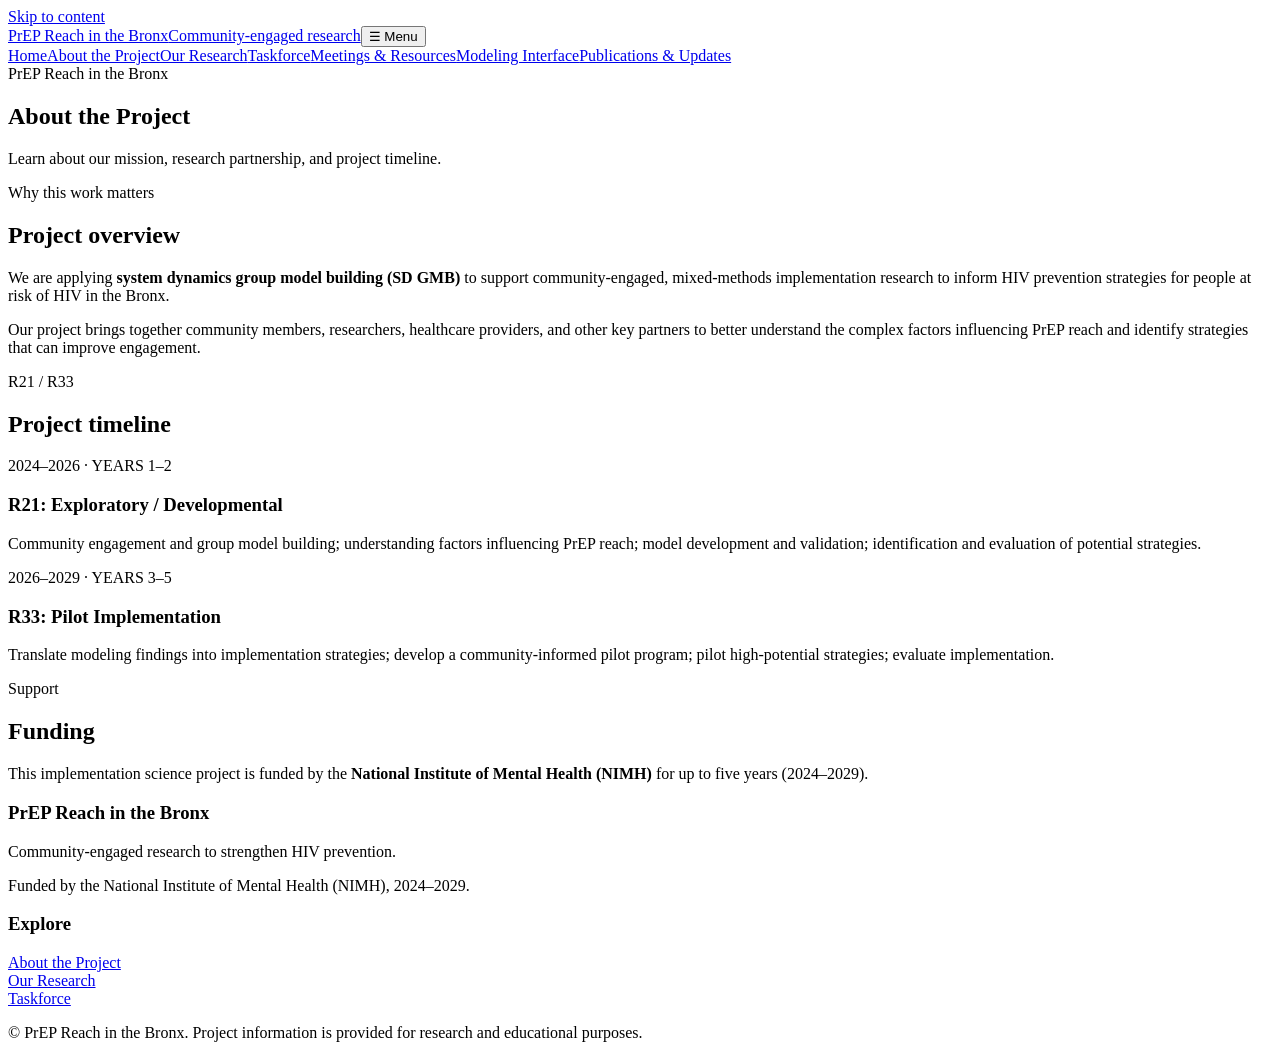
==== about.html @ fbc281e5 "Add files via upload" ====
<!doctype html><html lang="en"><head><meta charset="utf-8"><meta name="viewport" content="width=device-width,initial-scale=1"><meta name="description" content="PrEP Reach in the Bronx: community-engaged systems science to strengthen HIV prevention."><title>About the Project | PrEP Reach in the Bronx</title><link rel="stylesheet" href="css/style.css"></head><body><a class="skip" href="#main">Skip to content</a><header class="site-header"><div class="container header-inner"><a class="brand" href="index.html">PrEP Reach in the Bronx<span>Community-engaged research</span></a><button class="menu-toggle" type="button" aria-expanded="false" aria-controls="main-nav">☰ Menu</button><nav id="main-nav" class="nav" aria-label="Main navigation"><a href="index.html" >Home</a><a href="about.html" aria-current=page>About the Project</a><a href="research.html" >Our Research</a><a href="taskforce.html" >Taskforce</a><a href="meetings.html" >Meetings & Resources</a><a href="modeling.html" >Modeling Interface</a><a href="publications.html" >Publications & Updates</a></nav></div></header><main id="main"><section class="page-hero"><div class="container"><span class="eyebrow">PrEP Reach in the Bronx</span><h1>About the Project</h1><p>Learn about our mission, research partnership, and project timeline.</p></div></section><section class="section"><div class="container"><div class="section-head"><span class="eyebrow">Why this work matters</span><h2>Project overview</h2></div><div class="content"><p>We are applying <strong>system dynamics group model building (SD GMB)</strong> to support community-engaged, mixed-methods implementation research to inform HIV prevention strategies for people at risk of HIV in the Bronx.</p><p>Our project brings together community members, researchers, healthcare providers, and other key partners to better understand the complex factors influencing PrEP reach and identify strategies that can improve engagement.</p></div></div></section><section class="section alt"><div class="container"><div class="section-head"><span class="eyebrow">R21 / R33</span><h2>Project timeline</h2></div><div class="timeline"><article class="card"><span class="num">2024–2026 · YEARS 1–2</span><h3>R21: Exploratory / Developmental</h3><p>Community engagement and group model building; understanding factors influencing PrEP reach; model development and validation; identification and evaluation of potential strategies.</p></article><article class="card"><span class="num">2026–2029 · YEARS 3–5</span><h3>R33: Pilot Implementation</h3><p>Translate modeling findings into implementation strategies; develop a community-informed pilot program; pilot high-potential strategies; evaluate implementation.</p></article></div></div></section><section class="section"><div class="container"><div class="section-head"><span class="eyebrow">Support</span><h2>Funding</h2></div><div class="callout"><p>This implementation science project is funded by the <strong>National Institute of Mental Health (NIMH)</strong> for up to five years (2024–2029).</p></div></div></section></main><footer class="site-footer"><div class="container footer-inner"><div><h3>PrEP Reach in the Bronx</h3><p>Community-engaged research to strengthen HIV prevention.</p><p class="small">Funded by the National Institute of Mental Health (NIMH), 2024–2029.</p></div><div><h3>Explore</h3><p><a href="about.html">About the Project</a><br><a href="research.html">Our Research</a><br><a href="taskforce.html">Taskforce</a></p></div></div><div class="container"><p class="small">© PrEP Reach in the Bronx. Project information is provided for research and educational purposes.</p></div></footer><script src="js/script.js"></script></body></html>
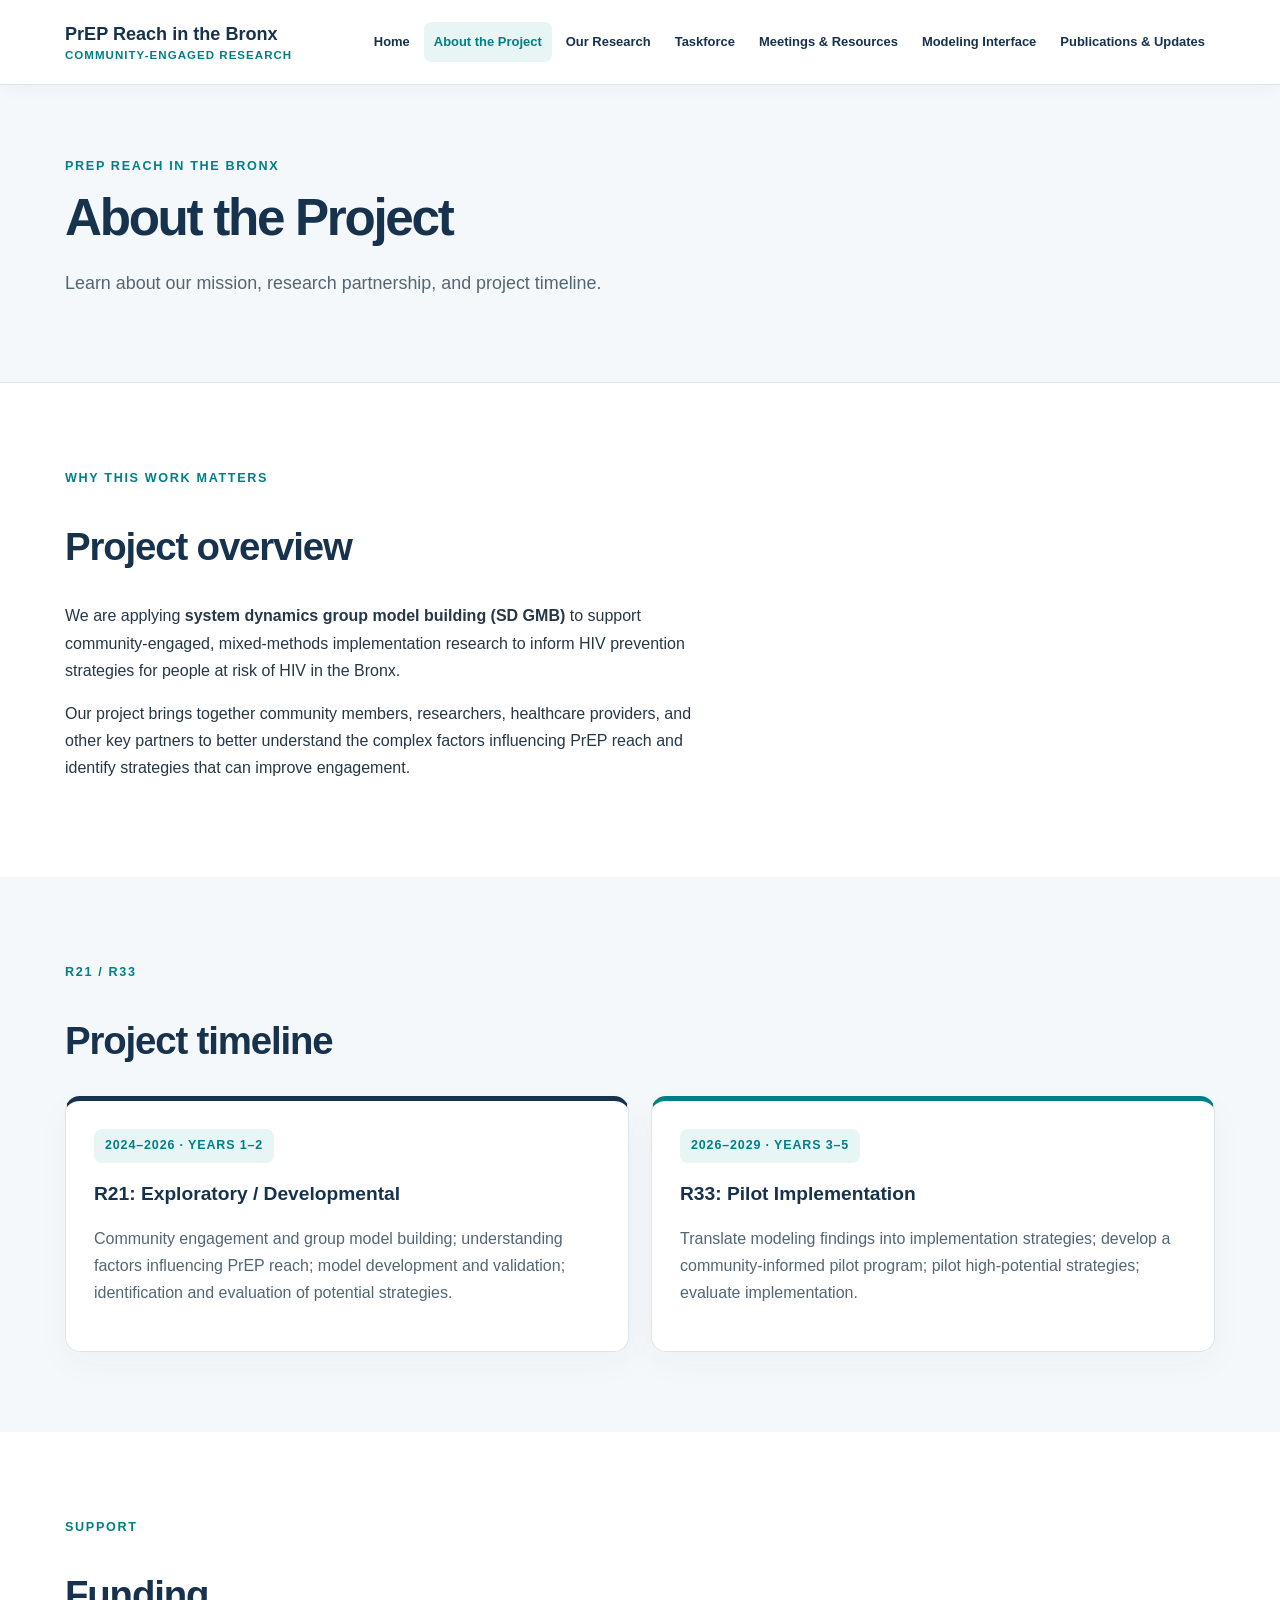
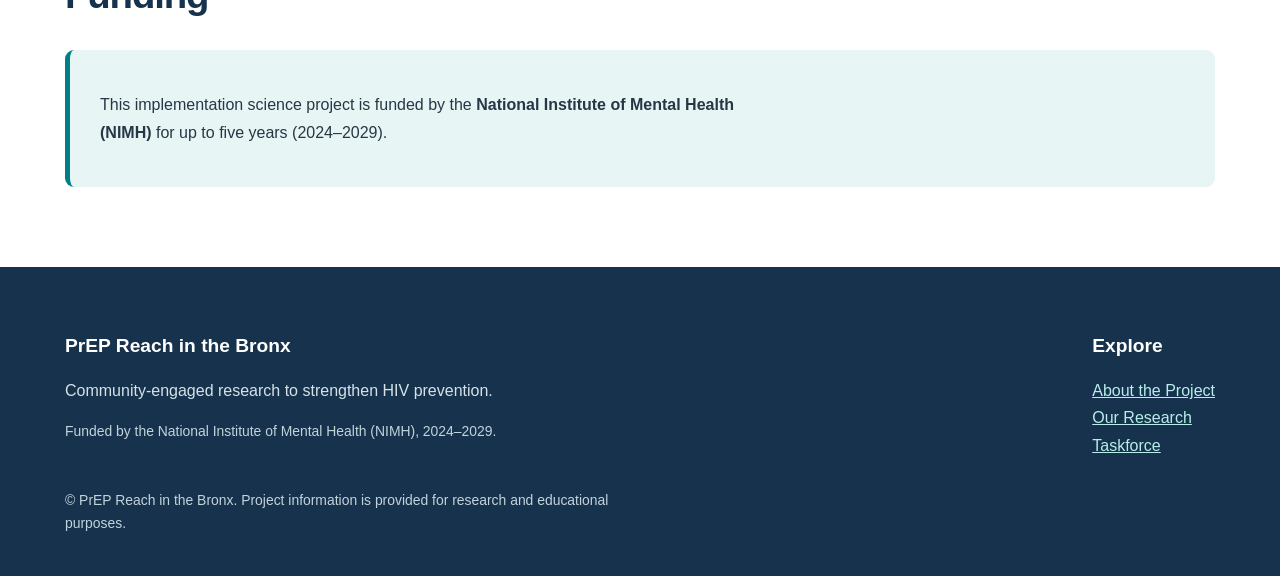
==== commit d4efa597: "Fix stylesheet link in about.html Updated the stylesheet link in the about.html file to use a relati" ====
--- a/about.html
+++ b/about.html
@@ -1 +1 @@
-<!doctype html><html lang="en"><head><meta charset="utf-8"><meta name="viewport" content="width=device-width,initial-scale=1"><meta name="description" content="PrEP Reach in the Bronx: community-engaged systems science to strengthen HIV prevention."><title>About the Project | PrEP Reach in the Bronx</title><link rel="stylesheet" href="css/style.css"></head><body><a class="skip" href="#main">Skip to content</a><header class="site-header"><div class="container header-inner"><a class="brand" href="index.html">PrEP Reach in the Bronx<span>Community-engaged research</span></a><button class="menu-toggle" type="button" aria-expanded="false" aria-controls="main-nav">☰ Menu</button><nav id="main-nav" class="nav" aria-label="Main navigation"><a href="index.html" >Home</a><a href="about.html" aria-current=page>About the Project</a><a href="research.html" >Our Research</a><a href="taskforce.html" >Taskforce</a><a href="meetings.html" >Meetings & Resources</a><a href="modeling.html" >Modeling Interface</a><a href="publications.html" >Publications & Updates</a></nav></div></header><main id="main"><section class="page-hero"><div class="container"><span class="eyebrow">PrEP Reach in the Bronx</span><h1>About the Project</h1><p>Learn about our mission, research partnership, and project timeline.</p></div></section><section class="section"><div class="container"><div class="section-head"><span class="eyebrow">Why this work matters</span><h2>Project overview</h2></div><div class="content"><p>We are applying <strong>system dynamics group model building (SD GMB)</strong> to support community-engaged, mixed-methods implementation research to inform HIV prevention strategies for people at risk of HIV in the Bronx.</p><p>Our project brings together community members, researchers, healthcare providers, and other key partners to better understand the complex factors influencing PrEP reach and identify strategies that can improve engagement.</p></div></div></section><section class="section alt"><div class="container"><div class="section-head"><span class="eyebrow">R21 / R33</span><h2>Project timeline</h2></div><div class="timeline"><article class="card"><span class="num">2024–2026 · YEARS 1–2</span><h3>R21: Exploratory / Developmental</h3><p>Community engagement and group model building; understanding factors influencing PrEP reach; model development and validation; identification and evaluation of potential strategies.</p></article><article class="card"><span class="num">2026–2029 · YEARS 3–5</span><h3>R33: Pilot Implementation</h3><p>Translate modeling findings into implementation strategies; develop a community-informed pilot program; pilot high-potential strategies; evaluate implementation.</p></article></div></div></section><section class="section"><div class="container"><div class="section-head"><span class="eyebrow">Support</span><h2>Funding</h2></div><div class="callout"><p>This implementation science project is funded by the <strong>National Institute of Mental Health (NIMH)</strong> for up to five years (2024–2029).</p></div></div></section></main><footer class="site-footer"><div class="container footer-inner"><div><h3>PrEP Reach in the Bronx</h3><p>Community-engaged research to strengthen HIV prevention.</p><p class="small">Funded by the National Institute of Mental Health (NIMH), 2024–2029.</p></div><div><h3>Explore</h3><p><a href="about.html">About the Project</a><br><a href="research.html">Our Research</a><br><a href="taskforce.html">Taskforce</a></p></div></div><div class="container"><p class="small">© PrEP Reach in the Bronx. Project information is provided for research and educational purposes.</p></div></footer><script src="js/script.js"></script></body></html>+<!doctype html><html lang="en"><head><meta charset="utf-8"><meta name="viewport" content="width=device-width,initial-scale=1"><meta name="description" content="PrEP Reach in the Bronx: community-engaged systems science to strengthen HIV prevention."><title>About the Project | PrEP Reach in the Bronx</title><link rel="stylesheet" href="style.css"></head><body><a class="skip" href="#main">Skip to content</a><header class="site-header"><div class="container header-inner"><a class="brand" href="index.html">PrEP Reach in the Bronx<span>Community-engaged research</span></a><button class="menu-toggle" type="button" aria-expanded="false" aria-controls="main-nav">☰ Menu</button><nav id="main-nav" class="nav" aria-label="Main navigation"><a href="index.html" >Home</a><a href="about.html" aria-current=page>About the Project</a><a href="research.html" >Our Research</a><a href="taskforce.html" >Taskforce</a><a href="meetings.html" >Meetings & Resources</a><a href="modeling.html" >Modeling Interface</a><a href="publications.html" >Publications & Updates</a></nav></div></header><main id="main"><section class="page-hero"><div class="container"><span class="eyebrow">PrEP Reach in the Bronx</span><h1>About the Project</h1><p>Learn about our mission, research partnership, and project timeline.</p></div></section><section class="section"><div class="container"><div class="section-head"><span class="eyebrow">Why this work matters</span><h2>Project overview</h2></div><div class="content"><p>We are applying <strong>system dynamics group model building (SD GMB)</strong> to support community-engaged, mixed-methods implementation research to inform HIV prevention strategies for people at risk of HIV in the Bronx.</p><p>Our project brings together community members, researchers, healthcare providers, and other key partners to better understand the complex factors influencing PrEP reach and identify strategies that can improve engagement.</p></div></div></section><section class="section alt"><div class="container"><div class="section-head"><span class="eyebrow">R21 / R33</span><h2>Project timeline</h2></div><div class="timeline"><article class="card"><span class="num">2024–2026 · YEARS 1–2</span><h3>R21: Exploratory / Developmental</h3><p>Community engagement and group model building; understanding factors influencing PrEP reach; model development and validation; identification and evaluation of potential strategies.</p></article><article class="card"><span class="num">2026–2029 · YEARS 3–5</span><h3>R33: Pilot Implementation</h3><p>Translate modeling findings into implementation strategies; develop a community-informed pilot program; pilot high-potential strategies; evaluate implementation.</p></article></div></div></section><section class="section"><div class="container"><div class="section-head"><span class="eyebrow">Support</span><h2>Funding</h2></div><div class="callout"><p>This implementation science project is funded by the <strong>National Institute of Mental Health (NIMH)</strong> for up to five years (2024–2029).</p></div></div></section></main><footer class="site-footer"><div class="container footer-inner"><div><h3>PrEP Reach in the Bronx</h3><p>Community-engaged research to strengthen HIV prevention.</p><p class="small">Funded by the National Institute of Mental Health (NIMH), 2024–2029.</p></div><div><h3>Explore</h3><p><a href="about.html">About the Project</a><br><a href="research.html">Our Research</a><br><a href="taskforce.html">Taskforce</a></p></div></div><div class="container"><p class="small">© PrEP Reach in the Bronx. Project information is provided for research and educational purposes.</p></div></footer><script src="script.js"></script></body></html>
--- a/style.css
+++ b/style.css
@@ -0,0 +1,2 @@
+@import url('https://fonts.googleapis.com/css2?family=DM+Sans:wght@400;500;600;700&family=Manrope:wght@400;500;600;700;800&display=swap');
+:root{--navy:#17324d;--teal:#007f87;--mint:#e7f5f4;--light:#f5f8fa;--ink:#263746;--muted:#536674;--line:#dce6e9}*{box-sizing:border-box}html{scroll-behavior:smooth}body{margin:0;color:var(--ink);font:16px/1.7 'DM Sans',sans-serif;background:#fff}h1,h2,h3,h4{font-family:Manrope,sans-serif;line-height:1.25;color:var(--navy)}h1{font-size:clamp(2.4rem,5vw,4.5rem);letter-spacing:-.045em}h2{font-size:clamp(1.8rem,3vw,2.6rem);letter-spacing:-.03em}h3{font-size:1.2rem}p{max-width:72ch}a{color:var(--teal)}.container{width:min(1150px,calc(100% - 40px));margin:auto}.skip{position:absolute;top:-100px;left:15px;background:white;padding:10px;z-index:99}.skip:focus{top:10px}.site-header{position:sticky;top:0;background:rgba(255,255,255,.97);border-bottom:1px solid var(--line);z-index:10;box-shadow:0 3px 16px #17324d09}.header-inner{display:flex;justify-content:space-between;align-items:center;min-height:84px;gap:22px}.brand{font:800 1.13rem/1.25 Manrope,sans-serif;text-decoration:none;color:var(--navy);min-width:190px}.brand span{display:block;color:var(--teal);font:600 .72rem DM Sans,sans-serif;letter-spacing:.09em;text-transform:uppercase;margin-top:4px}.nav{display:flex;align-items:center;gap:4px;flex-wrap:wrap}.nav a{font-size:.81rem;font-weight:700;text-decoration:none;color:var(--navy);padding:9px 10px;border-radius:7px}.nav a:hover,.nav a[aria-current=page]{background:var(--mint);color:var(--teal)}.menu-toggle{display:none;border:1px solid var(--line);background:white;padding:9px 13px;border-radius:8px;font-weight:700;color:var(--navy)}.hero{background:linear-gradient(120deg,#12304c 0%,#174b61 55%,#0c7880 100%);color:white;padding:100px 0 105px;position:relative;overflow:hidden}.hero:after{content:'';position:absolute;width:440px;height:440px;border:1px solid #ffffff35;border-radius:50%;right:-130px;top:-120px;box-shadow:0 0 0 75px #ffffff0b,0 0 0 160px #ffffff08;pointer-events:none}.hero h1,.hero p{color:white}.hero p{font-size:1.17rem;max-width:670px;opacity:.92}.eyebrow{font-size:.79rem;font-weight:800;letter-spacing:.13em;text-transform:uppercase;color:var(--teal)}.hero .eyebrow{color:#9de6dc}.btn{display:inline-block;padding:12px 20px;border-radius:9px;font-weight:800;text-decoration:none;background:var(--teal);color:white;margin:12px 10px 0 0;transition:transform .15s}.btn:hover{transform:translateY(-2px);background:#00666d}.btn.white{background:white;color:var(--navy)}.btn.outline{background:transparent;border:1px solid #ffffff80;color:white}.section{padding:80px 0}.section.alt{background:var(--light)}.section-head{max-width:760px;margin-bottom:30px}.section-head p{color:var(--muted)}.grid{display:grid;grid-template-columns:repeat(3,minmax(0,1fr));gap:22px}.grid.two{grid-template-columns:repeat(2,minmax(0,1fr))}.card{background:white;border:1px solid var(--line);border-radius:15px;padding:28px;box-shadow:0 12px 35px #17324d09}.card p{color:var(--muted)}.card .num{display:inline-block;color:var(--teal);background:var(--mint);border-radius:8px;padding:6px 11px;font-weight:800;font-size:.78rem;letter-spacing:.07em}.card a{font-weight:800;text-decoration:none}.feature{background:var(--mint);border-radius:18px;padding:36px 42px;display:grid;grid-template-columns:1fr auto;align-items:center;gap:24px}.feature p{margin-bottom:0}.timeline{display:grid;grid-template-columns:1fr 1fr;gap:22px}.timeline .card{border-top:5px solid var(--teal)}.timeline .card:first-child{border-top-color:var(--navy)}.page-hero{background:var(--light);padding:66px 0;border-bottom:1px solid var(--line)}.page-hero h1{font-size:clamp(2.1rem,4vw,3.3rem);margin:8px 0 14px}.page-hero p{font-size:1.12rem;color:var(--muted)}.content{max-width:850px}.content h2{margin-top:38px}.callout{padding:25px 30px;background:var(--mint);border-left:5px solid var(--teal);border-radius:9px}.list-cards{display:grid;gap:16px}.site-footer{background:var(--navy);color:#d5e3e8;padding:48px 0 26px}.site-footer h3{color:white}.site-footer a{color:#b8eeea}.footer-inner{display:flex;justify-content:space-between;gap:35px;flex-wrap:wrap}.small{font-size:.87rem;color:var(--muted)}.site-footer .small{color:#c2d4db}.pill{display:inline-block;background:var(--mint);color:var(--teal);border-radius:99px;padding:5px 12px;font-size:.8rem;font-weight:800}.placeholder{border:2px dashed #a8c6c8;border-radius:12px;padding:30px;background:#f7fbfb;color:var(--muted)}@media(max-width:1000px){.header-inner{flex-wrap:wrap;padding:15px 0}.menu-toggle{display:block}.nav{display:none;flex-direction:column;align-items:stretch;width:100%;padding:8px 0}.nav.open{display:flex}.nav a{font-size:.95rem}.grid,.grid.two,.timeline{grid-template-columns:1fr 1fr}}@media(max-width:650px){.grid,.grid.two,.timeline,.feature{grid-template-columns:1fr}.hero{padding:70px 0}.section{padding:55px 0}.feature{padding:26px}.card{padding:23px}}
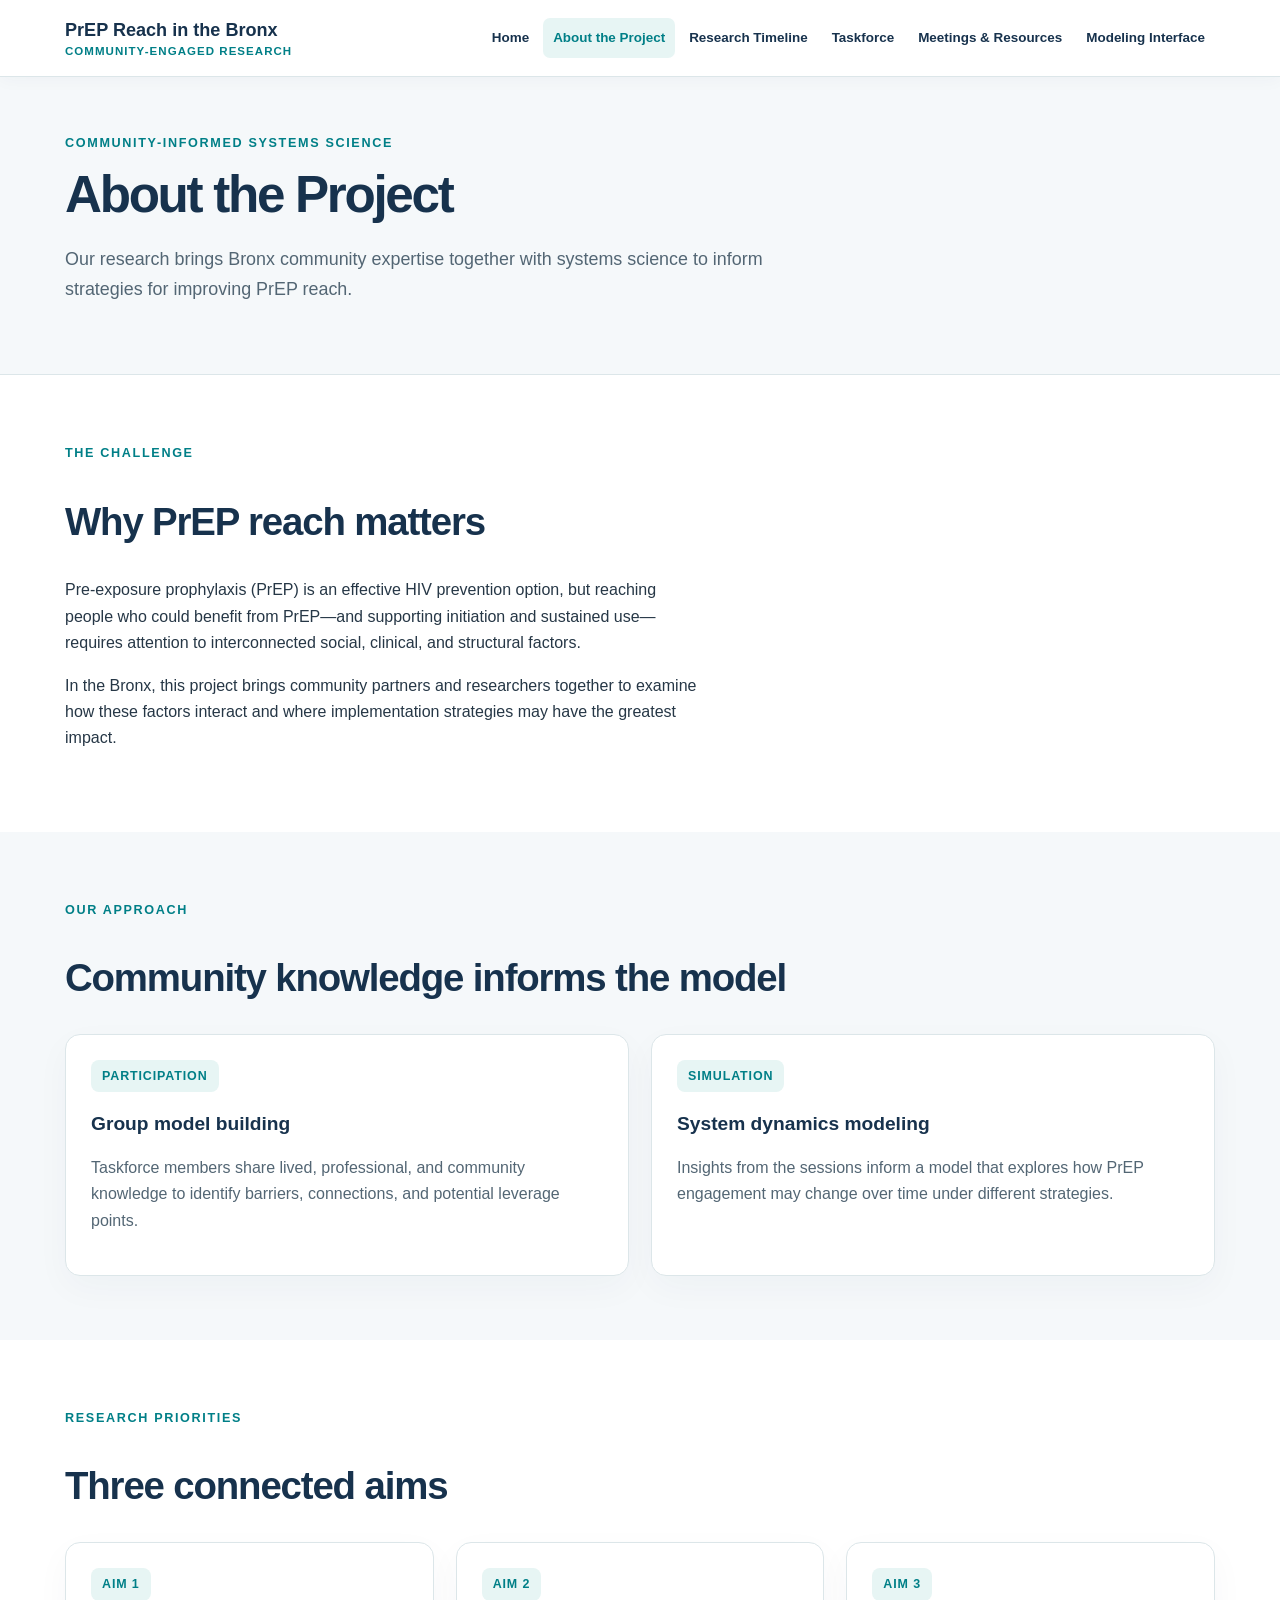
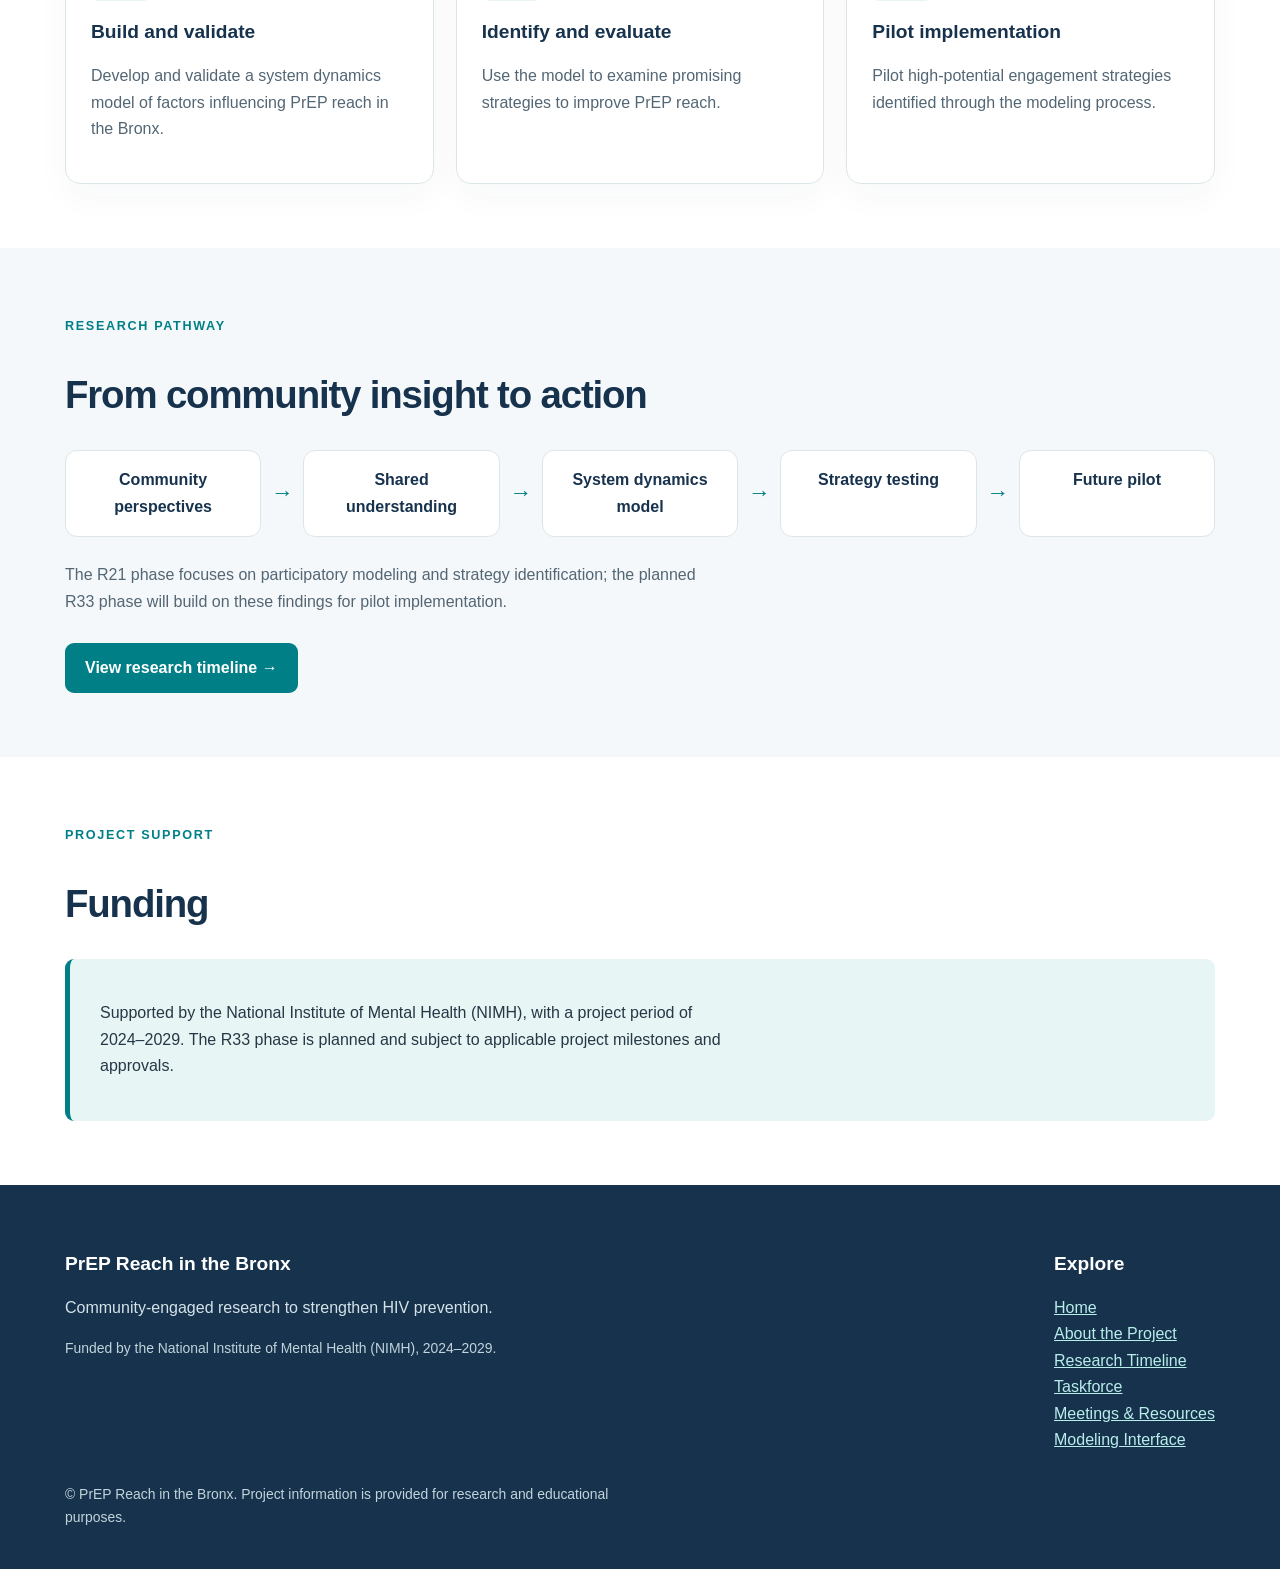
==== commit 44c85f10: "Add files via upload" ====
--- a/about.html
+++ b/about.html
@@ -1 +1,3 @@
-<!doctype html><html lang="en"><head><meta charset="utf-8"><meta name="viewport" content="width=device-width,initial-scale=1"><meta name="description" content="PrEP Reach in the Bronx: community-engaged systems science to strengthen HIV prevention."><title>About the Project | PrEP Reach in the Bronx</title><link rel="stylesheet" href="style.css"></head><body><a class="skip" href="#main">Skip to content</a><header class="site-header"><div class="container header-inner"><a class="brand" href="index.html">PrEP Reach in the Bronx<span>Community-engaged research</span></a><button class="menu-toggle" type="button" aria-expanded="false" aria-controls="main-nav">☰ Menu</button><nav id="main-nav" class="nav" aria-label="Main navigation"><a href="index.html" >Home</a><a href="about.html" aria-current=page>About the Project</a><a href="research.html" >Our Research</a><a href="taskforce.html" >Taskforce</a><a href="meetings.html" >Meetings & Resources</a><a href="modeling.html" >Modeling Interface</a><a href="publications.html" >Publications & Updates</a></nav></div></header><main id="main"><section class="page-hero"><div class="container"><span class="eyebrow">PrEP Reach in the Bronx</span><h1>About the Project</h1><p>Learn about our mission, research partnership, and project timeline.</p></div></section><section class="section"><div class="container"><div class="section-head"><span class="eyebrow">Why this work matters</span><h2>Project overview</h2></div><div class="content"><p>We are applying <strong>system dynamics group model building (SD GMB)</strong> to support community-engaged, mixed-methods implementation research to inform HIV prevention strategies for people at risk of HIV in the Bronx.</p><p>Our project brings together community members, researchers, healthcare providers, and other key partners to better understand the complex factors influencing PrEP reach and identify strategies that can improve engagement.</p></div></div></section><section class="section alt"><div class="container"><div class="section-head"><span class="eyebrow">R21 / R33</span><h2>Project timeline</h2></div><div class="timeline"><article class="card"><span class="num">2024–2026 · YEARS 1–2</span><h3>R21: Exploratory / Developmental</h3><p>Community engagement and group model building; understanding factors influencing PrEP reach; model development and validation; identification and evaluation of potential strategies.</p></article><article class="card"><span class="num">2026–2029 · YEARS 3–5</span><h3>R33: Pilot Implementation</h3><p>Translate modeling findings into implementation strategies; develop a community-informed pilot program; pilot high-potential strategies; evaluate implementation.</p></article></div></div></section><section class="section"><div class="container"><div class="section-head"><span class="eyebrow">Support</span><h2>Funding</h2></div><div class="callout"><p>This implementation science project is funded by the <strong>National Institute of Mental Health (NIMH)</strong> for up to five years (2024–2029).</p></div></div></section></main><footer class="site-footer"><div class="container footer-inner"><div><h3>PrEP Reach in the Bronx</h3><p>Community-engaged research to strengthen HIV prevention.</p><p class="small">Funded by the National Institute of Mental Health (NIMH), 2024–2029.</p></div><div><h3>Explore</h3><p><a href="about.html">About the Project</a><br><a href="research.html">Our Research</a><br><a href="taskforce.html">Taskforce</a></p></div></div><div class="container"><p class="small">© PrEP Reach in the Bronx. Project information is provided for research and educational purposes.</p></div></footer><script src="script.js"></script></body></html>
+<!DOCTYPE html>
+
+<html lang="en"><head><meta charset="utf-8"/><meta content="width=device-width,initial-scale=1" name="viewport"/><meta content="PrEP Reach in the Bronx: community-engaged systems science to strengthen HIV prevention." name="description"/><title>About the Project | PrEP Reach in the Bronx</title><link href="style.css" rel="stylesheet"/></head><body><a class="skip" href="#main">Skip to content</a><header class="site-header"><div class="container header-inner"><a class="brand" href="index.html">PrEP Reach in the Bronx<span>Community-engaged research</span></a><button aria-controls="main-nav" aria-expanded="false" class="menu-toggle" type="button">☰ Menu</button><nav aria-label="Main navigation" class="nav" id="main-nav"><a href="index.html">Home</a><a aria-current="page" href="about.html">About the Project</a><a href="timeline.html">Research Timeline</a><a href="taskforce.html">Taskforce</a><a href="meetings.html">Meetings &amp; Resources</a><a href="modeling.html">Modeling Interface</a></nav></div></header><main id="main"><section class="page-hero"><div class="container"><span class="eyebrow">Community-informed systems science</span><h1>About the Project</h1><p>Our research brings Bronx community expertise together with systems science to inform strategies for improving PrEP reach.</p></div></section><section class="section"><div class="container"><div class="section-head"><span class="eyebrow">The challenge</span><h2>Why PrEP reach matters</h2></div><div class="content"><p>Pre-exposure prophylaxis (PrEP) is an effective HIV prevention option, but reaching people who could benefit from PrEP—and supporting initiation and sustained use—requires attention to interconnected social, clinical, and structural factors.</p><p>In the Bronx, this project brings community partners and researchers together to examine how these factors interact and where implementation strategies may have the greatest impact.</p></div></div></section><section class="section alt"><div class="container"><div class="section-head"><span class="eyebrow">Our approach</span><h2>Community knowledge informs the model</h2></div><div class="grid two"><article class="card"><span class="num">PARTICIPATION</span><h3>Group model building</h3><p>Taskforce members share lived, professional, and community knowledge to identify barriers, connections, and potential leverage points.</p></article><article class="card"><span class="num">SIMULATION</span><h3>System dynamics modeling</h3><p>Insights from the sessions inform a model that explores how PrEP engagement may change over time under different strategies.</p></article></div></div></section><section class="section"><div class="container"><div class="section-head"><span class="eyebrow">Research priorities</span><h2>Three connected aims</h2></div><div class="grid"><article class="card"><span class="num">AIM 1</span><h3>Build and validate</h3><p>Develop and validate a system dynamics model of factors influencing PrEP reach in the Bronx.</p></article><article class="card"><span class="num">AIM 2</span><h3>Identify and evaluate</h3><p>Use the model to examine promising strategies to improve PrEP reach.</p></article><article class="card"><span class="num">AIM 3</span><h3>Pilot implementation</h3><p>Pilot high-potential engagement strategies identified through the modeling process.</p></article></div></div></section><section class="section alt"><div class="container"><div class="section-head"><span class="eyebrow">Research pathway</span><h2>From community insight to action</h2></div><div class="pathway"><div>Community perspectives</div><span>→</span><div>Shared understanding</div><span>→</span><div>System dynamics model</div><span>→</span><div>Strategy testing</div><span>→</span><div>Future pilot</div></div><p class="muted">The R21 phase focuses on participatory modeling and strategy identification; the planned R33 phase will build on these findings for pilot implementation.</p><a class="btn" href="timeline.html">View research timeline →</a></div></section><section class="section"><div class="container"><div class="section-head"><span class="eyebrow">Project support</span><h2>Funding</h2></div><div class="callout"><p>Supported by the National Institute of Mental Health (NIMH), with a project period of 2024–2029. The R33 phase is planned and subject to applicable project milestones and approvals.</p></div></div></section></main><footer class="site-footer"><div class="container footer-inner"><div><h3>PrEP Reach in the Bronx</h3><p>Community-engaged research to strengthen HIV prevention.</p><p class="small">Funded by the National Institute of Mental Health (NIMH), 2024–2029.</p></div><div><h3>Explore</h3><p><a href="index.html">Home</a><br/><a href="about.html">About the Project</a><br/><a href="timeline.html">Research Timeline</a><br/><a href="taskforce.html">Taskforce</a><br/><a href="meetings.html">Meetings &amp; Resources</a><br/><a href="modeling.html">Modeling Interface</a></p></div></div><div class="container"><p class="small">© PrEP Reach in the Bronx. Project information is provided for research and educational purposes.</p></div></footer><script src="script.js"></script></body></html>
--- a/style.css
+++ b/style.css
@@ -1,2 +1,4 @@
 @import url('https://fonts.googleapis.com/css2?family=DM+Sans:wght@400;500;600;700&family=Manrope:wght@400;500;600;700;800&display=swap');
-:root{--navy:#17324d;--teal:#007f87;--mint:#e7f5f4;--light:#f5f8fa;--ink:#263746;--muted:#536674;--line:#dce6e9}*{box-sizing:border-box}html{scroll-behavior:smooth}body{margin:0;color:var(--ink);font:16px/1.7 'DM Sans',sans-serif;background:#fff}h1,h2,h3,h4{font-family:Manrope,sans-serif;line-height:1.25;color:var(--navy)}h1{font-size:clamp(2.4rem,5vw,4.5rem);letter-spacing:-.045em}h2{font-size:clamp(1.8rem,3vw,2.6rem);letter-spacing:-.03em}h3{font-size:1.2rem}p{max-width:72ch}a{color:var(--teal)}.container{width:min(1150px,calc(100% - 40px));margin:auto}.skip{position:absolute;top:-100px;left:15px;background:white;padding:10px;z-index:99}.skip:focus{top:10px}.site-header{position:sticky;top:0;background:rgba(255,255,255,.97);border-bottom:1px solid var(--line);z-index:10;box-shadow:0 3px 16px #17324d09}.header-inner{display:flex;justify-content:space-between;align-items:center;min-height:84px;gap:22px}.brand{font:800 1.13rem/1.25 Manrope,sans-serif;text-decoration:none;color:var(--navy);min-width:190px}.brand span{display:block;color:var(--teal);font:600 .72rem DM Sans,sans-serif;letter-spacing:.09em;text-transform:uppercase;margin-top:4px}.nav{display:flex;align-items:center;gap:4px;flex-wrap:wrap}.nav a{font-size:.81rem;font-weight:700;text-decoration:none;color:var(--navy);padding:9px 10px;border-radius:7px}.nav a:hover,.nav a[aria-current=page]{background:var(--mint);color:var(--teal)}.menu-toggle{display:none;border:1px solid var(--line);background:white;padding:9px 13px;border-radius:8px;font-weight:700;color:var(--navy)}.hero{background:linear-gradient(120deg,#12304c 0%,#174b61 55%,#0c7880 100%);color:white;padding:100px 0 105px;position:relative;overflow:hidden}.hero:after{content:'';position:absolute;width:440px;height:440px;border:1px solid #ffffff35;border-radius:50%;right:-130px;top:-120px;box-shadow:0 0 0 75px #ffffff0b,0 0 0 160px #ffffff08;pointer-events:none}.hero h1,.hero p{color:white}.hero p{font-size:1.17rem;max-width:670px;opacity:.92}.eyebrow{font-size:.79rem;font-weight:800;letter-spacing:.13em;text-transform:uppercase;color:var(--teal)}.hero .eyebrow{color:#9de6dc}.btn{display:inline-block;padding:12px 20px;border-radius:9px;font-weight:800;text-decoration:none;background:var(--teal);color:white;margin:12px 10px 0 0;transition:transform .15s}.btn:hover{transform:translateY(-2px);background:#00666d}.btn.white{background:white;color:var(--navy)}.btn.outline{background:transparent;border:1px solid #ffffff80;color:white}.section{padding:80px 0}.section.alt{background:var(--light)}.section-head{max-width:760px;margin-bottom:30px}.section-head p{color:var(--muted)}.grid{display:grid;grid-template-columns:repeat(3,minmax(0,1fr));gap:22px}.grid.two{grid-template-columns:repeat(2,minmax(0,1fr))}.card{background:white;border:1px solid var(--line);border-radius:15px;padding:28px;box-shadow:0 12px 35px #17324d09}.card p{color:var(--muted)}.card .num{display:inline-block;color:var(--teal);background:var(--mint);border-radius:8px;padding:6px 11px;font-weight:800;font-size:.78rem;letter-spacing:.07em}.card a{font-weight:800;text-decoration:none}.feature{background:var(--mint);border-radius:18px;padding:36px 42px;display:grid;grid-template-columns:1fr auto;align-items:center;gap:24px}.feature p{margin-bottom:0}.timeline{display:grid;grid-template-columns:1fr 1fr;gap:22px}.timeline .card{border-top:5px solid var(--teal)}.timeline .card:first-child{border-top-color:var(--navy)}.page-hero{background:var(--light);padding:66px 0;border-bottom:1px solid var(--line)}.page-hero h1{font-size:clamp(2.1rem,4vw,3.3rem);margin:8px 0 14px}.page-hero p{font-size:1.12rem;color:var(--muted)}.content{max-width:850px}.content h2{margin-top:38px}.callout{padding:25px 30px;background:var(--mint);border-left:5px solid var(--teal);border-radius:9px}.list-cards{display:grid;gap:16px}.site-footer{background:var(--navy);color:#d5e3e8;padding:48px 0 26px}.site-footer h3{color:white}.site-footer a{color:#b8eeea}.footer-inner{display:flex;justify-content:space-between;gap:35px;flex-wrap:wrap}.small{font-size:.87rem;color:var(--muted)}.site-footer .small{color:#c2d4db}.pill{display:inline-block;background:var(--mint);color:var(--teal);border-radius:99px;padding:5px 12px;font-size:.8rem;font-weight:800}.placeholder{border:2px dashed #a8c6c8;border-radius:12px;padding:30px;background:#f7fbfb;color:var(--muted)}@media(max-width:1000px){.header-inner{flex-wrap:wrap;padding:15px 0}.menu-toggle{display:block}.nav{display:none;flex-direction:column;align-items:stretch;width:100%;padding:8px 0}.nav.open{display:flex}.nav a{font-size:.95rem}.grid,.grid.two,.timeline{grid-template-columns:1fr 1fr}}@media(max-width:650px){.grid,.grid.two,.timeline,.feature{grid-template-columns:1fr}.hero{padding:70px 0}.section{padding:55px 0}.feature{padding:26px}.card{padding:23px}}+:root{--navy:#17324d;--teal:#007f87;--mint:#e7f5f4;--light:#f5f8fa;--ink:#263746;--muted:#536674;--line:#dce6e9}*{box-sizing:border-box}html{scroll-behavior:smooth}body{margin:0;color:var(--ink);font:16px/1.7 'DM Sans',sans-serif;background:#fff}h1,h2,h3,h4{font-family:Manrope,sans-serif;line-height:1.25;color:var(--navy)}h1{font-size:clamp(2.4rem,5vw,4.5rem);letter-spacing:-.045em}h2{font-size:clamp(1.8rem,3vw,2.6rem);letter-spacing:-.03em}h3{font-size:1.2rem}p{max-width:72ch}a{color:var(--teal)}.container{width:min(1150px,calc(100% - 40px));margin:auto}.skip{position:absolute;top:-100px;left:15px;background:white;padding:10px;z-index:99}.skip:focus{top:10px}.site-header{position:sticky;top:0;background:rgba(255,255,255,.97);border-bottom:1px solid var(--line);z-index:10;box-shadow:0 3px 16px #17324d09}.header-inner{display:flex;justify-content:space-between;align-items:center;min-height:84px;gap:22px}.brand{font:800 1.13rem/1.25 Manrope,sans-serif;text-decoration:none;color:var(--navy);min-width:190px}.brand span{display:block;color:var(--teal);font:600 .72rem DM Sans,sans-serif;letter-spacing:.09em;text-transform:uppercase;margin-top:4px}.nav{display:flex;align-items:center;gap:4px;flex-wrap:wrap}.nav a{font-size:.81rem;font-weight:700;text-decoration:none;color:var(--navy);padding:9px 10px;border-radius:7px}.nav a:hover,.nav a[aria-current=page]{background:var(--mint);color:var(--teal)}.menu-toggle{display:none;border:1px solid var(--line);background:white;padding:9px 13px;border-radius:8px;font-weight:700;color:var(--navy)}.hero{background:linear-gradient(120deg,#12304c 0%,#174b61 55%,#0c7880 100%);color:white;padding:100px 0 105px;position:relative;overflow:hidden}.hero:after{content:'';position:absolute;width:440px;height:440px;border:1px solid #ffffff35;border-radius:50%;right:-130px;top:-120px;box-shadow:0 0 0 75px #ffffff0b,0 0 0 160px #ffffff08;pointer-events:none}.hero h1,.hero p{color:white}.hero p{font-size:1.17rem;max-width:670px;opacity:.92}.eyebrow{font-size:.79rem;font-weight:800;letter-spacing:.13em;text-transform:uppercase;color:var(--teal)}.hero .eyebrow{color:#9de6dc}.btn{display:inline-block;padding:12px 20px;border-radius:9px;font-weight:800;text-decoration:none;background:var(--teal);color:white;margin:12px 10px 0 0;transition:transform .15s}.btn:hover{transform:translateY(-2px);background:#00666d}.btn.white{background:white;color:var(--navy)}.btn.outline{background:transparent;border:1px solid #ffffff80;color:white}.section{padding:80px 0}.section.alt{background:var(--light)}.section-head{max-width:760px;margin-bottom:30px}.section-head p{color:var(--muted)}.grid{display:grid;grid-template-columns:repeat(3,minmax(0,1fr));gap:22px}.grid.two{grid-template-columns:repeat(2,minmax(0,1fr))}.card{background:white;border:1px solid var(--line);border-radius:15px;padding:28px;box-shadow:0 12px 35px #17324d09}.card p{color:var(--muted)}.card .num{display:inline-block;color:var(--teal);background:var(--mint);border-radius:8px;padding:6px 11px;font-weight:800;font-size:.78rem;letter-spacing:.07em}.card a{font-weight:800;text-decoration:none}.feature{background:var(--mint);border-radius:18px;padding:36px 42px;display:grid;grid-template-columns:1fr auto;align-items:center;gap:24px}.feature p{margin-bottom:0}.timeline{display:grid;grid-template-columns:1fr 1fr;gap:22px}.timeline .card{border-top:5px solid var(--teal)}.timeline .card:first-child{border-top-color:var(--navy)}.page-hero{background:var(--light);padding:66px 0;border-bottom:1px solid var(--line)}.page-hero h1{font-size:clamp(2.1rem,4vw,3.3rem);margin:8px 0 14px}.page-hero p{font-size:1.12rem;color:var(--muted)}.content{max-width:850px}.content h2{margin-top:38px}.callout{padding:25px 30px;background:var(--mint);border-left:5px solid var(--teal);border-radius:9px}.list-cards{display:grid;gap:16px}.site-footer{background:var(--navy);color:#d5e3e8;padding:48px 0 26px}.site-footer h3{color:white}.site-footer a{color:#b8eeea}.footer-inner{display:flex;justify-content:space-between;gap:35px;flex-wrap:wrap}.small{font-size:.87rem;color:var(--muted)}.site-footer .small{color:#c2d4db}.pill{display:inline-block;background:var(--mint);color:var(--teal);border-radius:99px;padding:5px 12px;font-size:.8rem;font-weight:800}.placeholder{border:2px dashed #a8c6c8;border-radius:12px;padding:30px;background:#f7fbfb;color:var(--muted)}@media(max-width:1000px){.header-inner{flex-wrap:wrap;padding:15px 0}.menu-toggle{display:block}.nav{display:none;flex-direction:column;align-items:stretch;width:100%;padding:8px 0}.nav.open{display:flex}.nav a{font-size:.95rem}.grid,.grid.two,.timeline{grid-template-columns:1fr 1fr}}@media(max-width:650px){.grid,.grid.two,.timeline,.feature{grid-template-columns:1fr}.hero{padding:70px 0}.section{padding:55px 0}.feature{padding:26px}.card{padding:23px}}
+/* 2026 redesign: accessible spacing, research pathway, timeline */
+body{line-height:1.65} .section{padding:64px 0}.section-head{margin-bottom:24px}.hero{padding:78px 0 82px}.hero h1{margin:12px 0 18px}.page-hero{padding:52px 0}.card{padding:25px}.muted{color:var(--muted)}.pathway{display:flex;align-items:stretch;gap:10px;flex-wrap:wrap;margin:25px 0}.pathway div{background:white;border:1px solid var(--line);border-radius:12px;padding:16px 18px;flex:1 1 155px;font-weight:700;color:var(--navy);text-align:center}.pathway span{align-self:center;color:var(--teal);font-size:1.4rem;font-weight:800}.milestone-list{max-width:900px;border-left:3px solid var(--teal);margin:30px 0 0 15px}.milestone{position:relative;display:grid;grid-template-columns:180px 1fr;gap:20px;padding:0 0 34px 30px}.milestone:before{content:"";position:absolute;left:-10px;top:5px;width:16px;height:16px;background:var(--teal);border:3px solid white;border-radius:50%;box-shadow:0 0 0 2px var(--teal)}.milestone-date{font-weight:800;color:var(--teal)}.milestone h3{margin:0 0 8px}.milestone p{margin:0;color:var(--muted)}.session-template{margin-top:24px;border:1px solid var(--line);border-radius:14px;padding:25px;background:#fff}.quick-links{display:flex;gap:24px;flex-wrap:wrap;margin-top:24px;font-weight:800}.nav a{font-size:.84rem}.header-inner{min-height:76px}.brand{min-width:175px}@media(max-width:650px){.section{padding:46px 0}.milestone{grid-template-columns:1fr;gap:5px}.pathway span{display:none}.hero{padding:60px 0}.page-hero{padding:43px 0}}
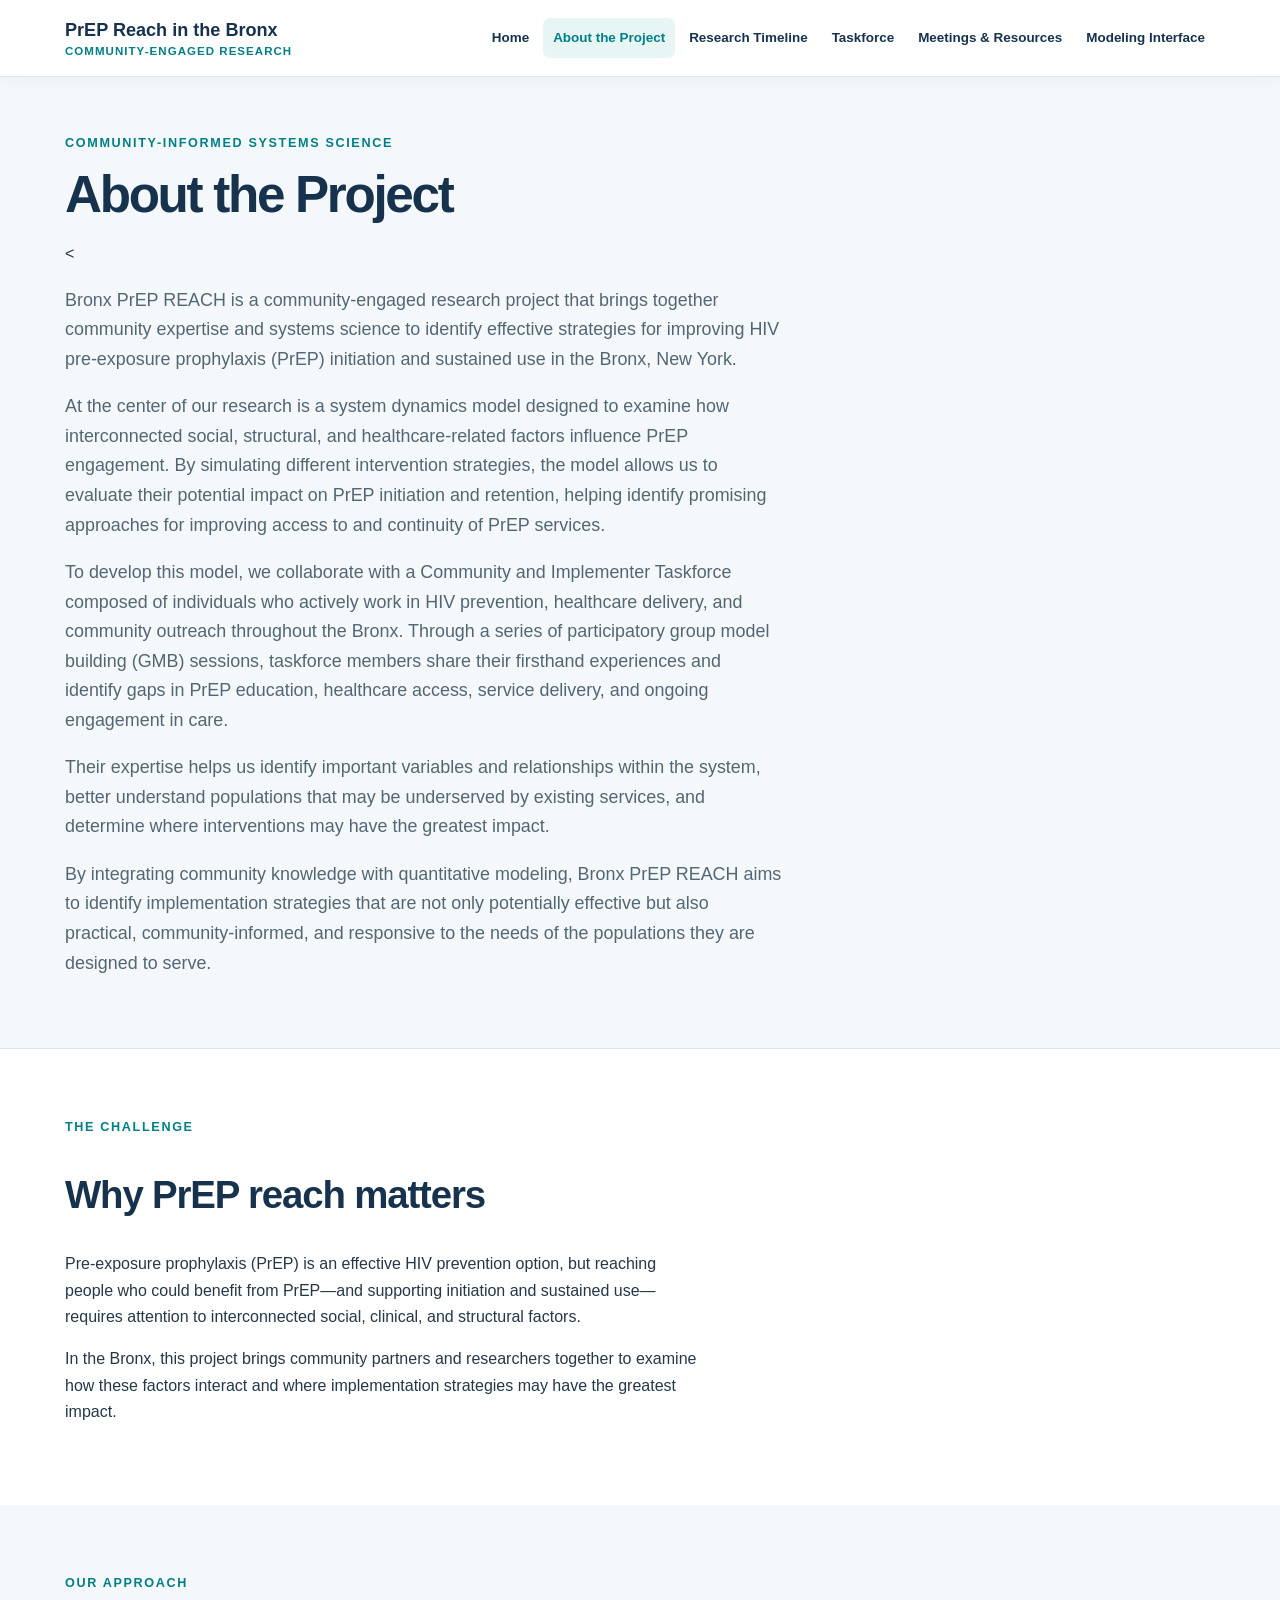
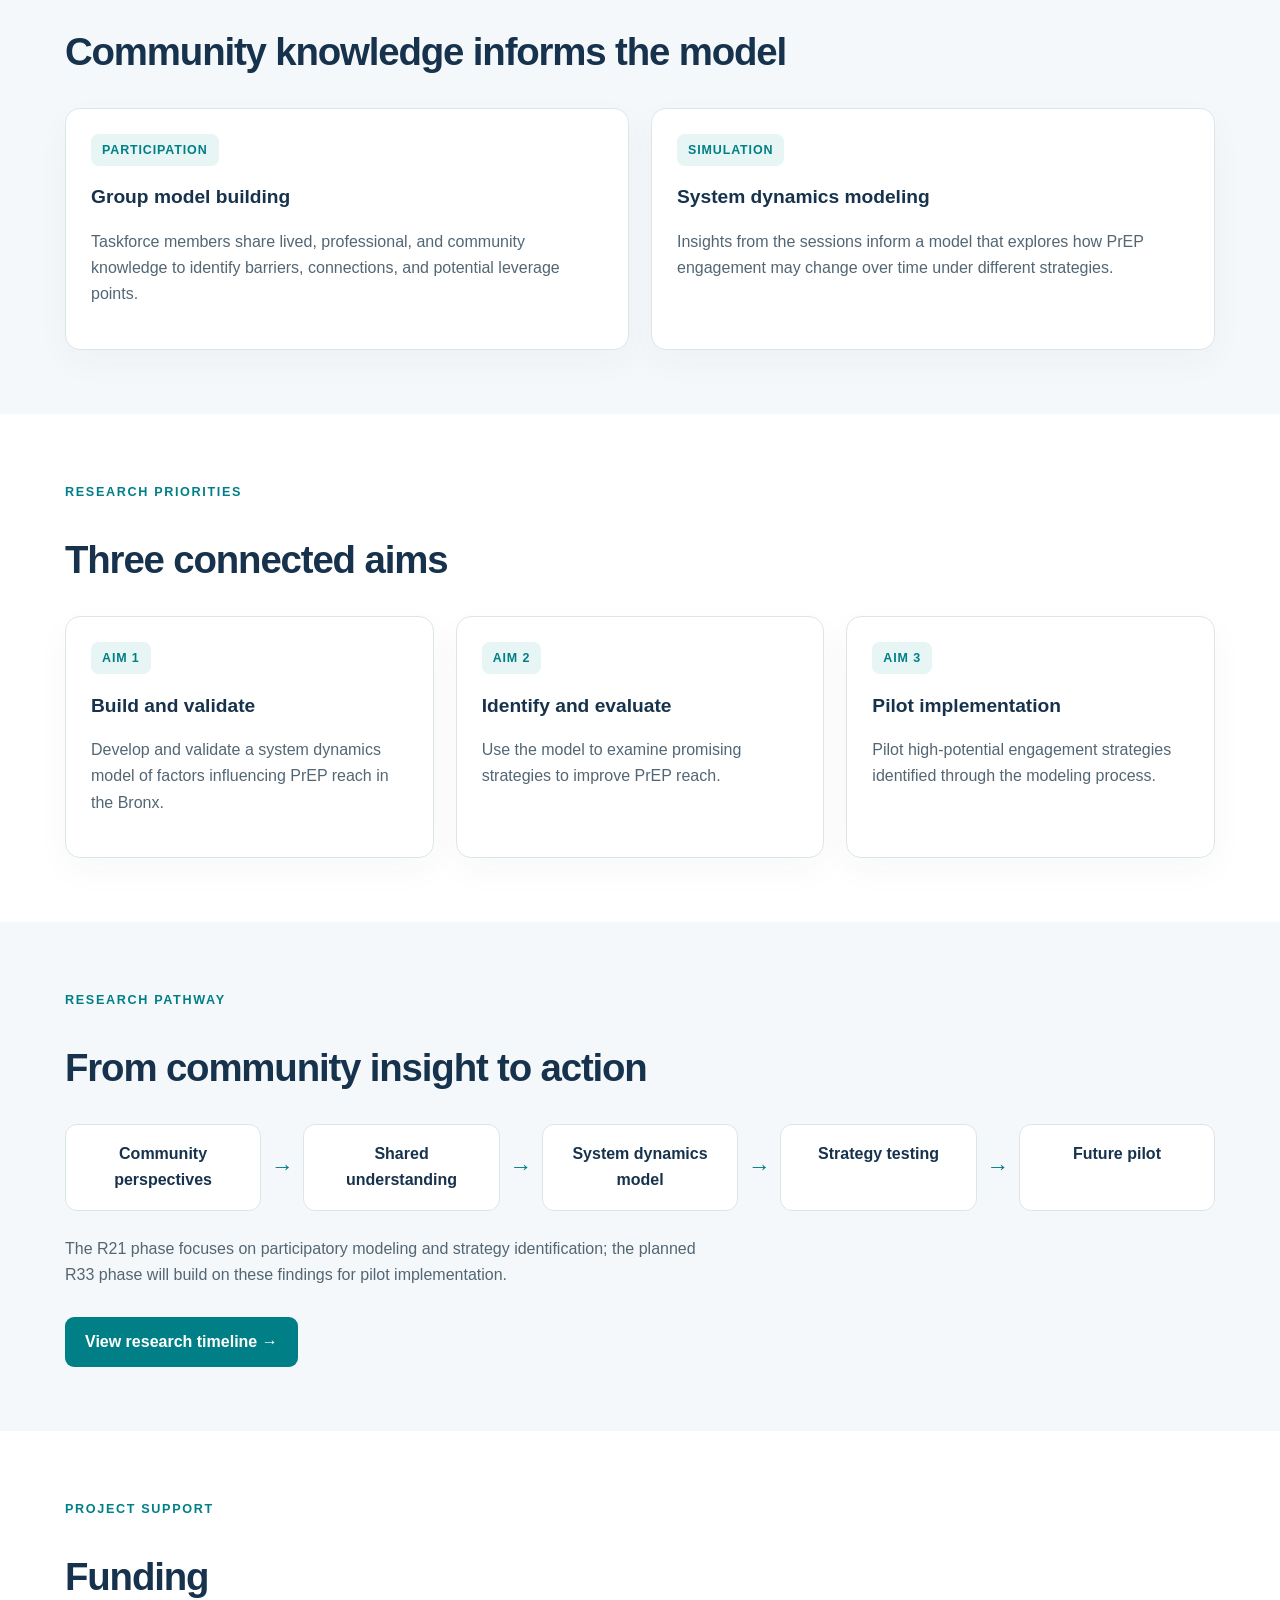
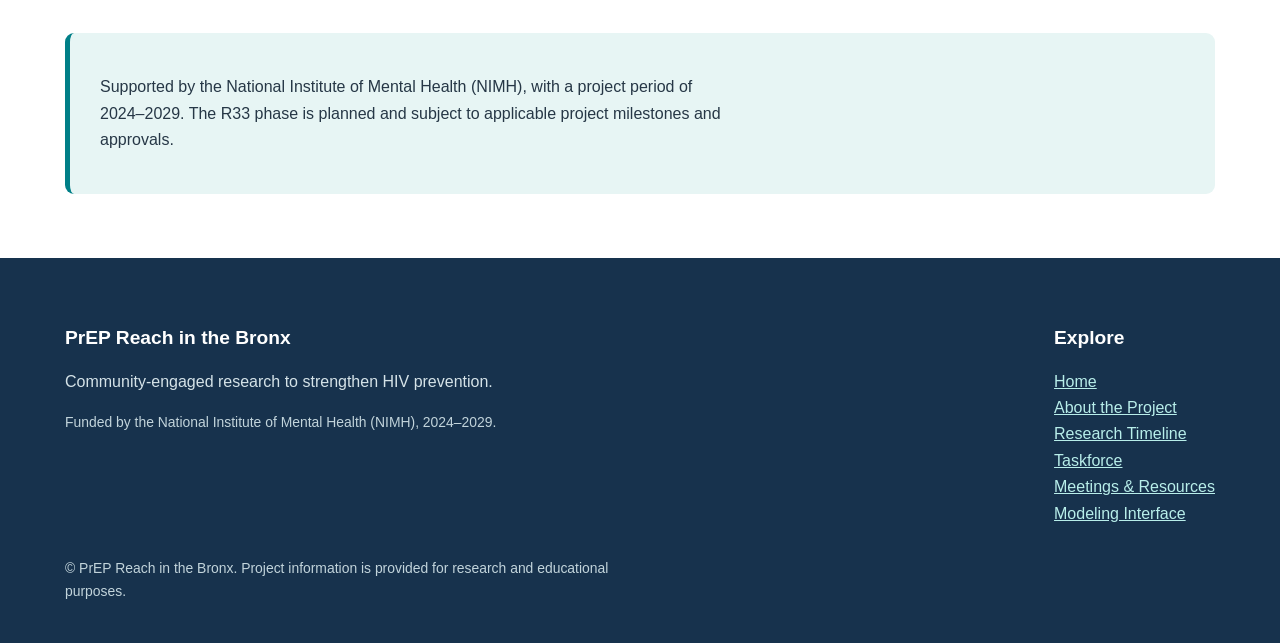
==== commit a363d69c: "Enhance project details in about.html Expanded content in the about.html file to provide detailed in" ====
--- a/about.html
+++ b/about.html
@@ -1,3 +1,83 @@
 <!DOCTYPE html>
 
-<html lang="en"><head><meta charset="utf-8"/><meta content="width=device-width,initial-scale=1" name="viewport"/><meta content="PrEP Reach in the Bronx: community-engaged systems science to strengthen HIV prevention." name="description"/><title>About the Project | PrEP Reach in the Bronx</title><link href="style.css" rel="stylesheet"/></head><body><a class="skip" href="#main">Skip to content</a><header class="site-header"><div class="container header-inner"><a class="brand" href="index.html">PrEP Reach in the Bronx<span>Community-engaged research</span></a><button aria-controls="main-nav" aria-expanded="false" class="menu-toggle" type="button">☰ Menu</button><nav aria-label="Main navigation" class="nav" id="main-nav"><a href="index.html">Home</a><a aria-current="page" href="about.html">About the Project</a><a href="timeline.html">Research Timeline</a><a href="taskforce.html">Taskforce</a><a href="meetings.html">Meetings &amp; Resources</a><a href="modeling.html">Modeling Interface</a></nav></div></header><main id="main"><section class="page-hero"><div class="container"><span class="eyebrow">Community-informed systems science</span><h1>About the Project</h1><p>Our research brings Bronx community expertise together with systems science to inform strategies for improving PrEP reach.</p></div></section><section class="section"><div class="container"><div class="section-head"><span class="eyebrow">The challenge</span><h2>Why PrEP reach matters</h2></div><div class="content"><p>Pre-exposure prophylaxis (PrEP) is an effective HIV prevention option, but reaching people who could benefit from PrEP—and supporting initiation and sustained use—requires attention to interconnected social, clinical, and structural factors.</p><p>In the Bronx, this project brings community partners and researchers together to examine how these factors interact and where implementation strategies may have the greatest impact.</p></div></div></section><section class="section alt"><div class="container"><div class="section-head"><span class="eyebrow">Our approach</span><h2>Community knowledge informs the model</h2></div><div class="grid two"><article class="card"><span class="num">PARTICIPATION</span><h3>Group model building</h3><p>Taskforce members share lived, professional, and community knowledge to identify barriers, connections, and potential leverage points.</p></article><article class="card"><span class="num">SIMULATION</span><h3>System dynamics modeling</h3><p>Insights from the sessions inform a model that explores how PrEP engagement may change over time under different strategies.</p></article></div></div></section><section class="section"><div class="container"><div class="section-head"><span class="eyebrow">Research priorities</span><h2>Three connected aims</h2></div><div class="grid"><article class="card"><span class="num">AIM 1</span><h3>Build and validate</h3><p>Develop and validate a system dynamics model of factors influencing PrEP reach in the Bronx.</p></article><article class="card"><span class="num">AIM 2</span><h3>Identify and evaluate</h3><p>Use the model to examine promising strategies to improve PrEP reach.</p></article><article class="card"><span class="num">AIM 3</span><h3>Pilot implementation</h3><p>Pilot high-potential engagement strategies identified through the modeling process.</p></article></div></div></section><section class="section alt"><div class="container"><div class="section-head"><span class="eyebrow">Research pathway</span><h2>From community insight to action</h2></div><div class="pathway"><div>Community perspectives</div><span>→</span><div>Shared understanding</div><span>→</span><div>System dynamics model</div><span>→</span><div>Strategy testing</div><span>→</span><div>Future pilot</div></div><p class="muted">The R21 phase focuses on participatory modeling and strategy identification; the planned R33 phase will build on these findings for pilot implementation.</p><a class="btn" href="timeline.html">View research timeline →</a></div></section><section class="section"><div class="container"><div class="section-head"><span class="eyebrow">Project support</span><h2>Funding</h2></div><div class="callout"><p>Supported by the National Institute of Mental Health (NIMH), with a project period of 2024–2029. The R33 phase is planned and subject to applicable project milestones and approvals.</p></div></div></section></main><footer class="site-footer"><div class="container footer-inner"><div><h3>PrEP Reach in the Bronx</h3><p>Community-engaged research to strengthen HIV prevention.</p><p class="small">Funded by the National Institute of Mental Health (NIMH), 2024–2029.</p></div><div><h3>Explore</h3><p><a href="index.html">Home</a><br/><a href="about.html">About the Project</a><br/><a href="timeline.html">Research Timeline</a><br/><a href="taskforce.html">Taskforce</a><br/><a href="meetings.html">Meetings &amp; Resources</a><br/><a href="modeling.html">Modeling Interface</a></p></div></div><div class="container"><p class="small">© PrEP Reach in the Bronx. Project information is provided for research and educational purposes.</p></div></footer><script src="script.js"></script></body></html>
+<html lang="en"><head><meta charset="utf-8"/><meta content="width=device-width,initial-scale=1" name="viewport"/><meta content="PrEP Reach in the Bronx: community-engaged systems science to strengthen HIV prevention." name="description"/><title>About the Project | PrEP Reach in the Bronx</title><link href="style.css" rel="stylesheet"/></head><body><a class="skip" href="#main">Skip to content</a><header class="site-header"><div class="container header-inner"><a class="brand" href="index.html">PrEP Reach in the Bronx<span>Community-engaged research</span></a><button aria-controls="main-nav" aria-expanded="false" class="menu-toggle" type="button">☰ Menu</button><nav aria-label="Main navigation" class="nav" id="main-nav"><a href="index.html">Home</a><a aria-current="page" href="about.html">About the Project</a><a href="timeline.html">Research Timeline</a><a href="taskforce.html">Taskforce</a><a href="meetings.html">Meetings &amp; Resources</a><a href="modeling.html">Modeling Interface</a></nav></div></header><main id="main"><section class="page-hero"><div class="container"><span class="eyebrow">Community-informed systems science</span><h1>About the Project</h1><<p>
+
+  Bronx PrEP REACH is a community-engaged research project that
+
+  brings together community expertise and systems science to
+
+  identify effective strategies for improving HIV pre-exposure
+
+  prophylaxis (PrEP) initiation and sustained use in the Bronx,
+
+  New York.
+
+</p>
+
+<p>
+
+  At the center of our research is a system dynamics model
+
+  designed to examine how interconnected social, structural,
+
+  and healthcare-related factors influence PrEP engagement.
+
+  By simulating different intervention strategies, the model
+
+  allows us to evaluate their potential impact on PrEP
+
+  initiation and retention, helping identify promising
+
+  approaches for improving access to and continuity of
+
+  PrEP services.
+
+</p>
+
+<p>
+
+  To develop this model, we collaborate with a Community and
+
+  Implementer Taskforce composed of individuals who actively
+
+  work in HIV prevention, healthcare delivery, and community
+
+  outreach throughout the Bronx. Through a series of
+
+  participatory group model building (GMB) sessions, taskforce
+
+  members share their firsthand experiences and identify
+
+  gaps in PrEP education, healthcare access, service delivery,
+
+  and ongoing engagement in care.
+
+</p>
+
+<p>
+
+  Their expertise helps us identify important variables and
+
+  relationships within the system, better understand
+
+  populations that may be underserved by existing services,
+
+  and determine where interventions may have the greatest
+
+  impact.
+
+</p>
+
+<p>
+
+  By integrating community knowledge with quantitative
+
+  modeling, Bronx PrEP REACH aims to identify implementation
+
+  strategies that are not only potentially effective but
+
+  also practical, community-informed, and responsive to
+
+  the needs of the populations they are designed to serve.
+
+</p></div></section><section class="section"><div class="container"><div class="section-head"><span class="eyebrow">The challenge</span><h2>Why PrEP reach matters</h2></div><div class="content"><p>Pre-exposure prophylaxis (PrEP) is an effective HIV prevention option, but reaching people who could benefit from PrEP—and supporting initiation and sustained use—requires attention to interconnected social, clinical, and structural factors.</p><p>In the Bronx, this project brings community partners and researchers together to examine how these factors interact and where implementation strategies may have the greatest impact.</p></div></div></section><section class="section alt"><div class="container"><div class="section-head"><span class="eyebrow">Our approach</span><h2>Community knowledge informs the model</h2></div><div class="grid two"><article class="card"><span class="num">PARTICIPATION</span><h3>Group model building</h3><p>Taskforce members share lived, professional, and community knowledge to identify barriers, connections, and potential leverage points.</p></article><article class="card"><span class="num">SIMULATION</span><h3>System dynamics modeling</h3><p>Insights from the sessions inform a model that explores how PrEP engagement may change over time under different strategies.</p></article></div></div></section><section class="section"><div class="container"><div class="section-head"><span class="eyebrow">Research priorities</span><h2>Three connected aims</h2></div><div class="grid"><article class="card"><span class="num">AIM 1</span><h3>Build and validate</h3><p>Develop and validate a system dynamics model of factors influencing PrEP reach in the Bronx.</p></article><article class="card"><span class="num">AIM 2</span><h3>Identify and evaluate</h3><p>Use the model to examine promising strategies to improve PrEP reach.</p></article><article class="card"><span class="num">AIM 3</span><h3>Pilot implementation</h3><p>Pilot high-potential engagement strategies identified through the modeling process.</p></article></div></div></section><section class="section alt"><div class="container"><div class="section-head"><span class="eyebrow">Research pathway</span><h2>From community insight to action</h2></div><div class="pathway"><div>Community perspectives</div><span>→</span><div>Shared understanding</div><span>→</span><div>System dynamics model</div><span>→</span><div>Strategy testing</div><span>→</span><div>Future pilot</div></div><p class="muted">The R21 phase focuses on participatory modeling and strategy identification; the planned R33 phase will build on these findings for pilot implementation.</p><a class="btn" href="timeline.html">View research timeline →</a></div></section><section class="section"><div class="container"><div class="section-head"><span class="eyebrow">Project support</span><h2>Funding</h2></div><div class="callout"><p>Supported by the National Institute of Mental Health (NIMH), with a project period of 2024–2029. The R33 phase is planned and subject to applicable project milestones and approvals.</p></div></div></section></main><footer class="site-footer"><div class="container footer-inner"><div><h3>PrEP Reach in the Bronx</h3><p>Community-engaged research to strengthen HIV prevention.</p><p class="small">Funded by the National Institute of Mental Health (NIMH), 2024–2029.</p></div><div><h3>Explore</h3><p><a href="index.html">Home</a><br/><a href="about.html">About the Project</a><br/><a href="timeline.html">Research Timeline</a><br/><a href="taskforce.html">Taskforce</a><br/><a href="meetings.html">Meetings &amp; Resources</a><br/><a href="modeling.html">Modeling Interface</a></p></div></div><div class="container"><p class="small">© PrEP Reach in the Bronx. Project information is provided for research and educational purposes.</p></div></footer><script src="script.js"></script></body></html>
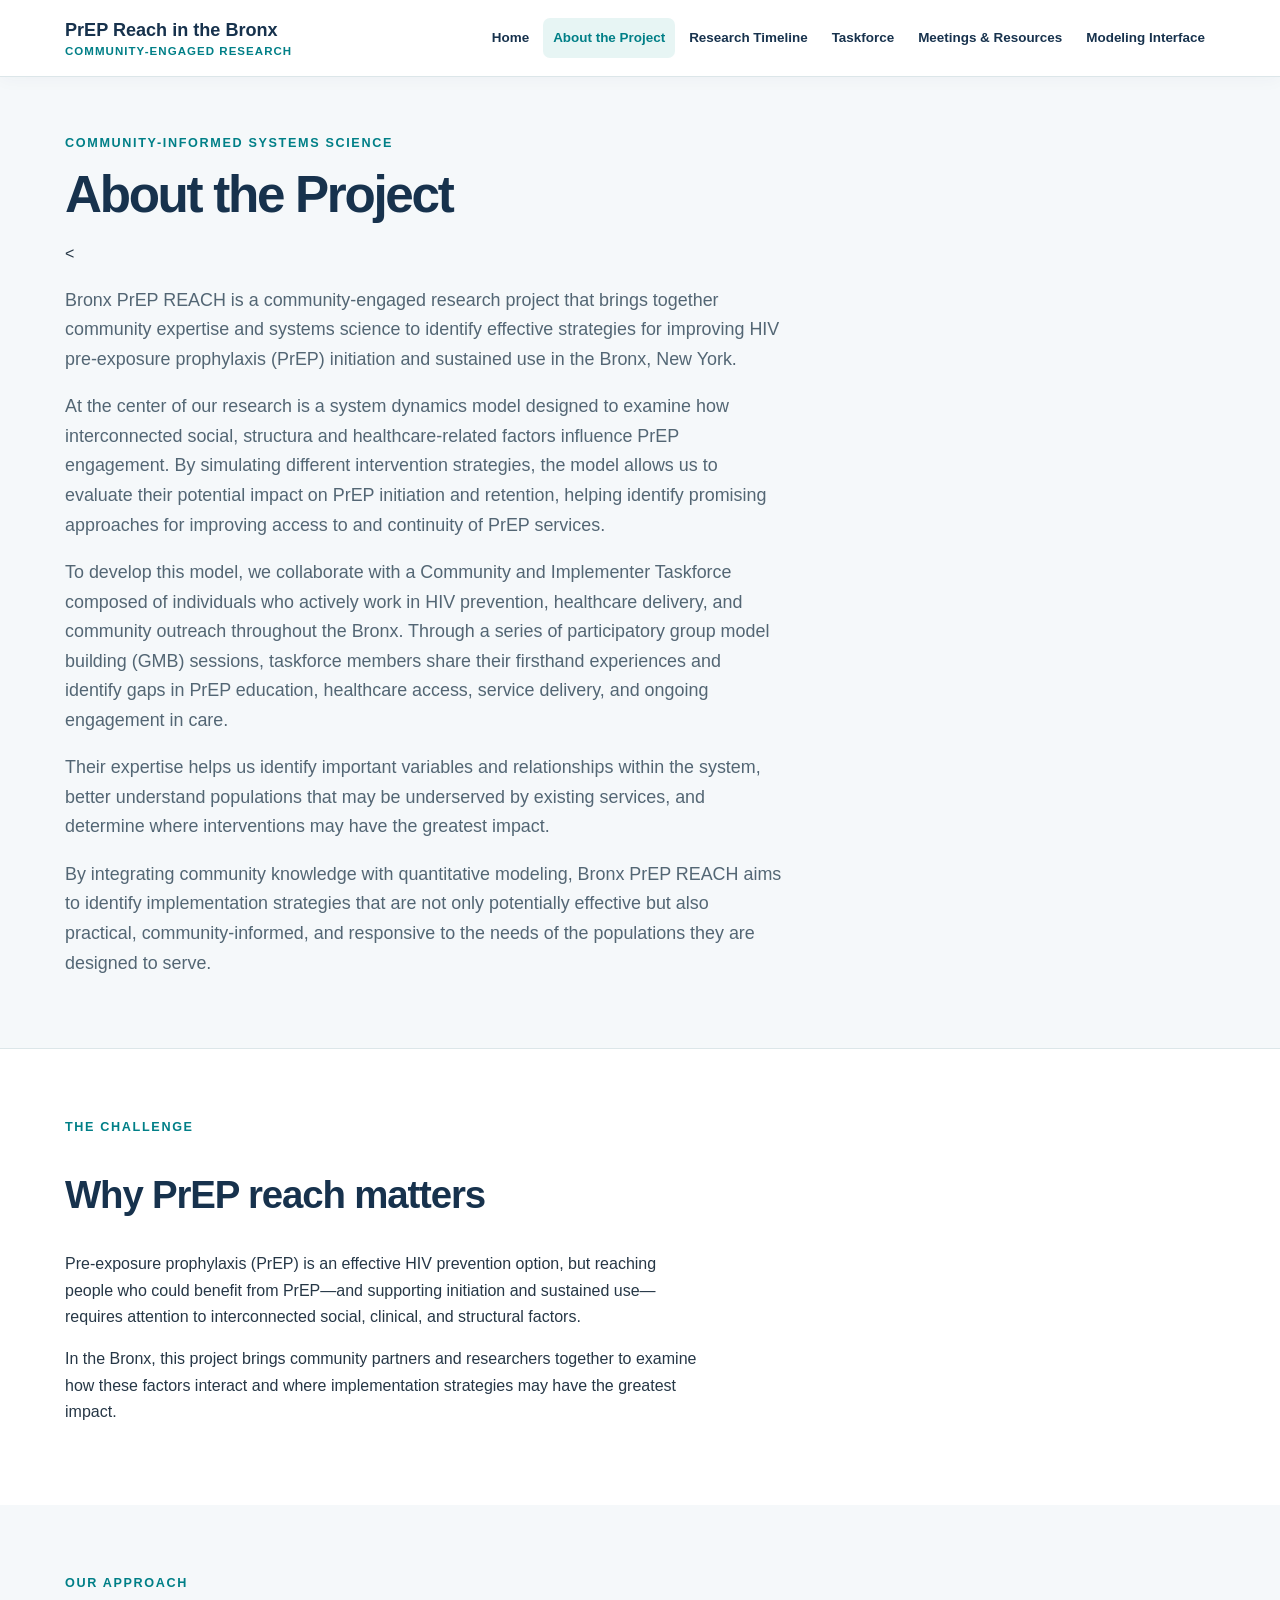
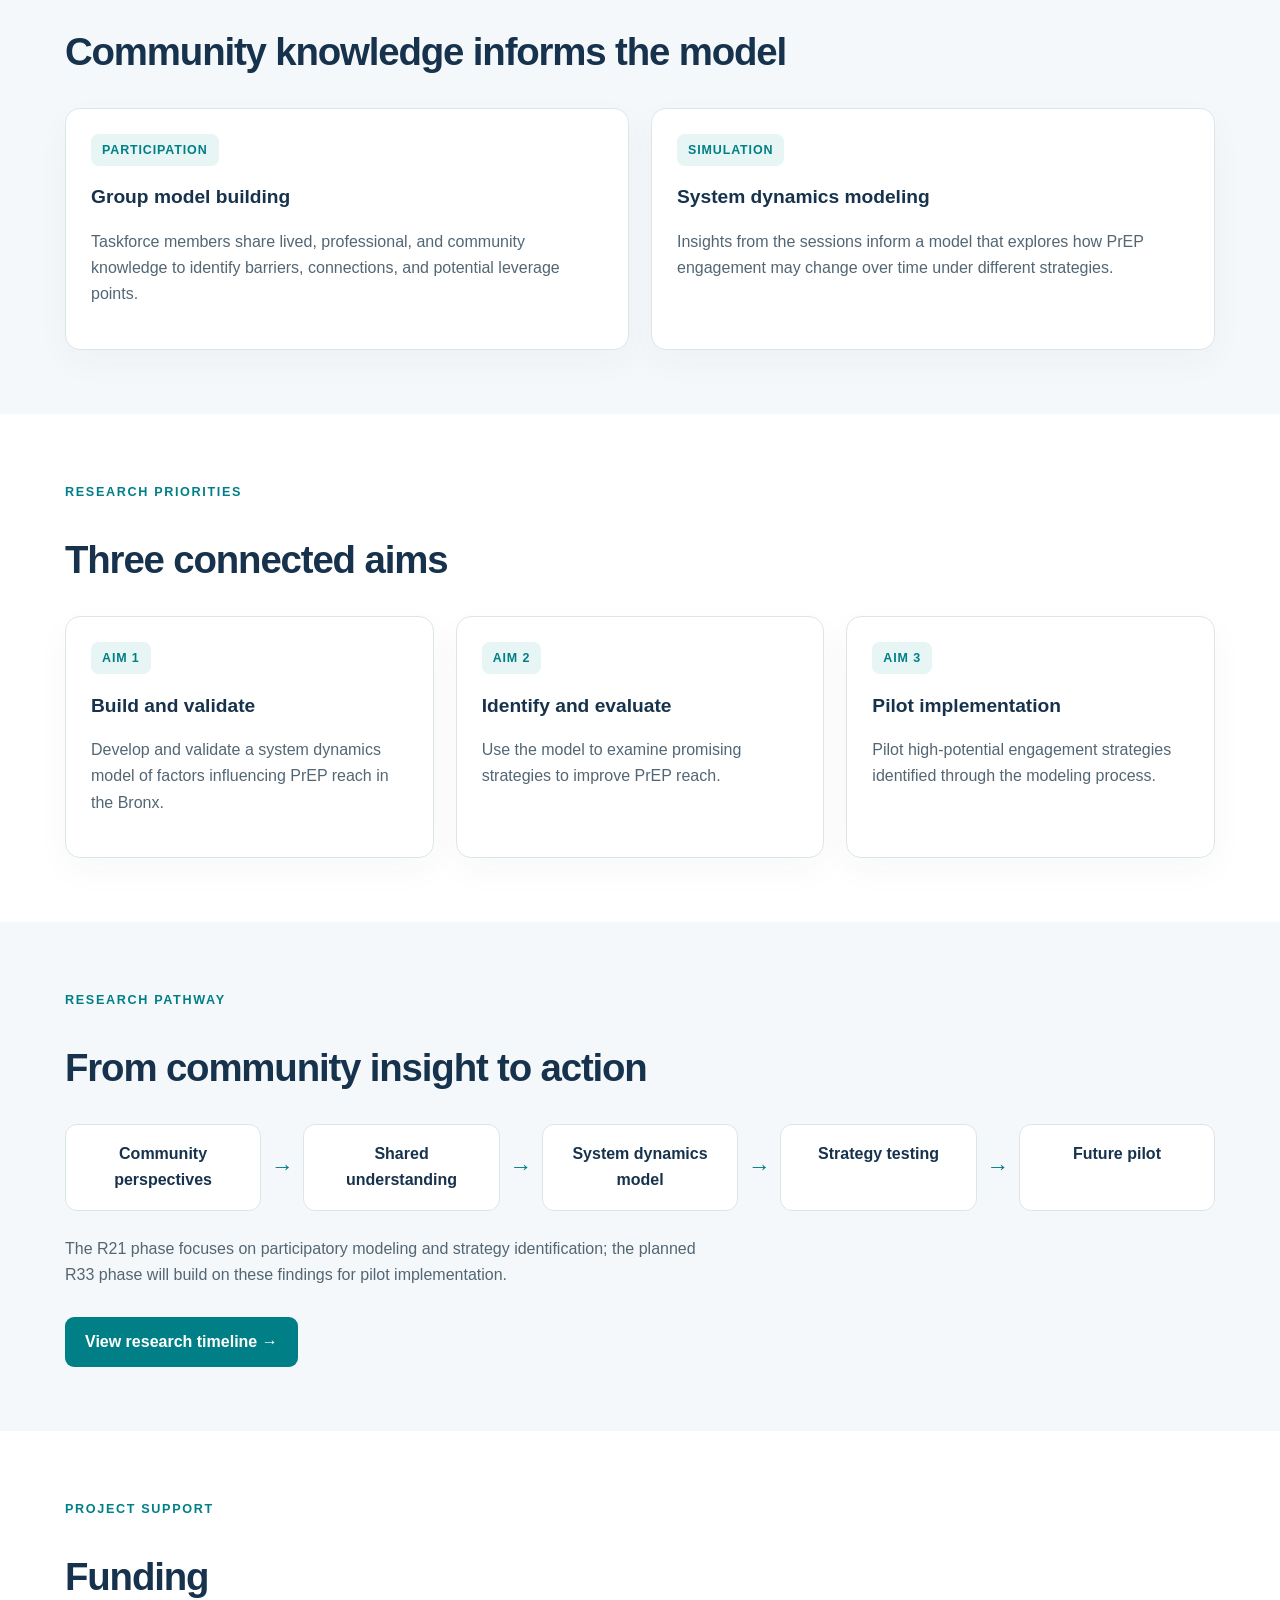
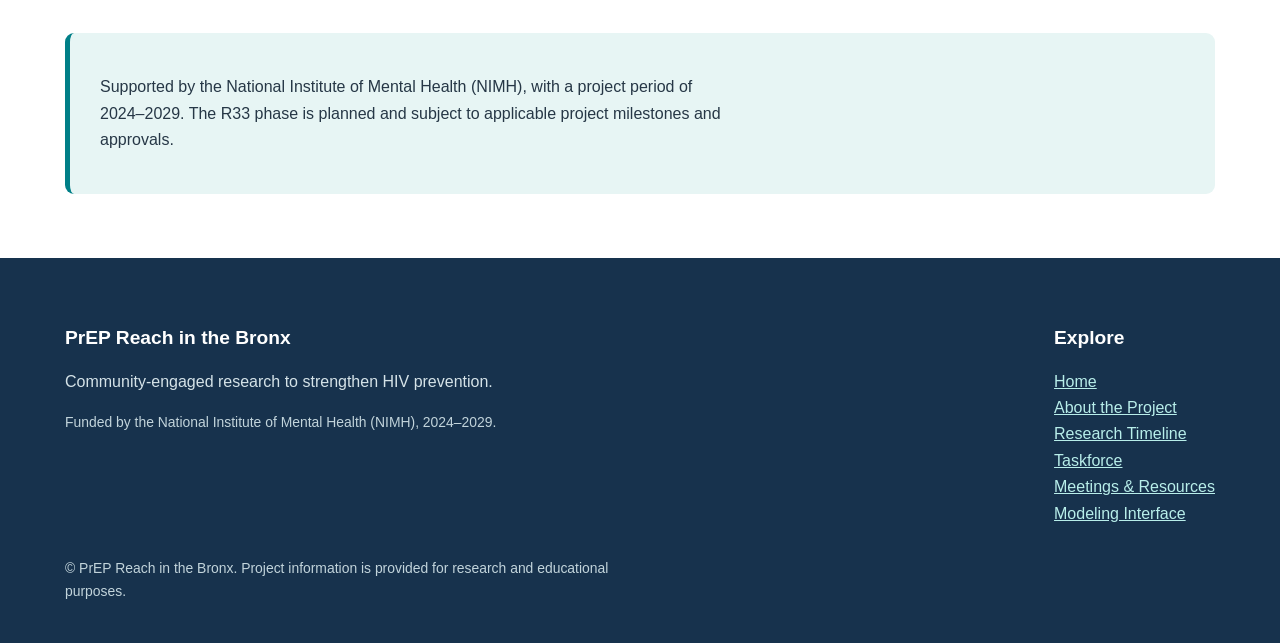
==== commit 6229b7d8: "Revise content for about.html to enhance project details Updated the content of the about.html file " ====
--- a/about.html
+++ b/about.html
@@ -1,83 +1,3 @@
 <!DOCTYPE html>
 
-<html lang="en"><head><meta charset="utf-8"/><meta content="width=device-width,initial-scale=1" name="viewport"/><meta content="PrEP Reach in the Bronx: community-engaged systems science to strengthen HIV prevention." name="description"/><title>About the Project | PrEP Reach in the Bronx</title><link href="style.css" rel="stylesheet"/></head><body><a class="skip" href="#main">Skip to content</a><header class="site-header"><div class="container header-inner"><a class="brand" href="index.html">PrEP Reach in the Bronx<span>Community-engaged research</span></a><button aria-controls="main-nav" aria-expanded="false" class="menu-toggle" type="button">☰ Menu</button><nav aria-label="Main navigation" class="nav" id="main-nav"><a href="index.html">Home</a><a aria-current="page" href="about.html">About the Project</a><a href="timeline.html">Research Timeline</a><a href="taskforce.html">Taskforce</a><a href="meetings.html">Meetings &amp; Resources</a><a href="modeling.html">Modeling Interface</a></nav></div></header><main id="main"><section class="page-hero"><div class="container"><span class="eyebrow">Community-informed systems science</span><h1>About the Project</h1><<p>
-
-  Bronx PrEP REACH is a community-engaged research project that
-
-  brings together community expertise and systems science to
-
-  identify effective strategies for improving HIV pre-exposure
-
-  prophylaxis (PrEP) initiation and sustained use in the Bronx,
-
-  New York.
-
-</p>
-
-<p>
-
-  At the center of our research is a system dynamics model
-
-  designed to examine how interconnected social, structural,
-
-  and healthcare-related factors influence PrEP engagement.
-
-  By simulating different intervention strategies, the model
-
-  allows us to evaluate their potential impact on PrEP
-
-  initiation and retention, helping identify promising
-
-  approaches for improving access to and continuity of
-
-  PrEP services.
-
-</p>
-
-<p>
-
-  To develop this model, we collaborate with a Community and
-
-  Implementer Taskforce composed of individuals who actively
-
-  work in HIV prevention, healthcare delivery, and community
-
-  outreach throughout the Bronx. Through a series of
-
-  participatory group model building (GMB) sessions, taskforce
-
-  members share their firsthand experiences and identify
-
-  gaps in PrEP education, healthcare access, service delivery,
-
-  and ongoing engagement in care.
-
-</p>
-
-<p>
-
-  Their expertise helps us identify important variables and
-
-  relationships within the system, better understand
-
-  populations that may be underserved by existing services,
-
-  and determine where interventions may have the greatest
-
-  impact.
-
-</p>
-
-<p>
-
-  By integrating community knowledge with quantitative
-
-  modeling, Bronx PrEP REACH aims to identify implementation
-
-  strategies that are not only potentially effective but
-
-  also practical, community-informed, and responsive to
-
-  the needs of the populations they are designed to serve.
-
-</p></div></section><section class="section"><div class="container"><div class="section-head"><span class="eyebrow">The challenge</span><h2>Why PrEP reach matters</h2></div><div class="content"><p>Pre-exposure prophylaxis (PrEP) is an effective HIV prevention option, but reaching people who could benefit from PrEP—and supporting initiation and sustained use—requires attention to interconnected social, clinical, and structural factors.</p><p>In the Bronx, this project brings community partners and researchers together to examine how these factors interact and where implementation strategies may have the greatest impact.</p></div></div></section><section class="section alt"><div class="container"><div class="section-head"><span class="eyebrow">Our approach</span><h2>Community knowledge informs the model</h2></div><div class="grid two"><article class="card"><span class="num">PARTICIPATION</span><h3>Group model building</h3><p>Taskforce members share lived, professional, and community knowledge to identify barriers, connections, and potential leverage points.</p></article><article class="card"><span class="num">SIMULATION</span><h3>System dynamics modeling</h3><p>Insights from the sessions inform a model that explores how PrEP engagement may change over time under different strategies.</p></article></div></div></section><section class="section"><div class="container"><div class="section-head"><span class="eyebrow">Research priorities</span><h2>Three connected aims</h2></div><div class="grid"><article class="card"><span class="num">AIM 1</span><h3>Build and validate</h3><p>Develop and validate a system dynamics model of factors influencing PrEP reach in the Bronx.</p></article><article class="card"><span class="num">AIM 2</span><h3>Identify and evaluate</h3><p>Use the model to examine promising strategies to improve PrEP reach.</p></article><article class="card"><span class="num">AIM 3</span><h3>Pilot implementation</h3><p>Pilot high-potential engagement strategies identified through the modeling process.</p></article></div></div></section><section class="section alt"><div class="container"><div class="section-head"><span class="eyebrow">Research pathway</span><h2>From community insight to action</h2></div><div class="pathway"><div>Community perspectives</div><span>→</span><div>Shared understanding</div><span>→</span><div>System dynamics model</div><span>→</span><div>Strategy testing</div><span>→</span><div>Future pilot</div></div><p class="muted">The R21 phase focuses on participatory modeling and strategy identification; the planned R33 phase will build on these findings for pilot implementation.</p><a class="btn" href="timeline.html">View research timeline →</a></div></section><section class="section"><div class="container"><div class="section-head"><span class="eyebrow">Project support</span><h2>Funding</h2></div><div class="callout"><p>Supported by the National Institute of Mental Health (NIMH), with a project period of 2024–2029. The R33 phase is planned and subject to applicable project milestones and approvals.</p></div></div></section></main><footer class="site-footer"><div class="container footer-inner"><div><h3>PrEP Reach in the Bronx</h3><p>Community-engaged research to strengthen HIV prevention.</p><p class="small">Funded by the National Institute of Mental Health (NIMH), 2024–2029.</p></div><div><h3>Explore</h3><p><a href="index.html">Home</a><br/><a href="about.html">About the Project</a><br/><a href="timeline.html">Research Timeline</a><br/><a href="taskforce.html">Taskforce</a><br/><a href="meetings.html">Meetings &amp; Resources</a><br/><a href="modeling.html">Modeling Interface</a></p></div></div><div class="container"><p class="small">© PrEP Reach in the Bronx. Project information is provided for research and educational purposes.</p></div></footer><script src="script.js"></script></body></html>
+<html lang="en"><head><meta charset="utf-8"/><meta content="width=device-width,initial-scale=1" name="viewport"/><meta content="PrEP Reach in the Bronx: community-engaged systems science to strengthen HIV prevention." name="description"/><title>About the Project | PrEP Reach in the Bronx</title><link href="style.css" rel="stylesheet"/></head><body><a class="skip" href="#main">Skip to content</a><header class="site-header"><div class="container header-inner"><a class="brand" href="index.html">PrEP Reach in the Bronx<span>Community-engaged research</span></a><button aria-controls="main-nav" aria-expanded="false" class="menu-toggle" type="button">☰ Menu</button><nav aria-label="Main navigation" class="nav" id="main-nav"><a href="index.html">Home</a><a aria-current="page" href="about.html">About the Project</a><a href="timeline.html">Research Timeline</a><a href="taskforce.html">Taskforce</a><a href="meetings.html">Meetings &amp; Resources</a><a href="modeling.html">Modeling Interface</a></nav></div></header><main id="main"><section class="page-hero"><div class="container"><span class="eyebrow">Community-informed systems science</span><h1>About the Project</h1><<p>Bronx PrEP REACH is a community-engaged research project that brings together community expertise and systems science to identify effective strategies for improving HIV pre-exposure prophylaxis (PrEP) initiation and sustained use in the Bronx, New York. </p><p>At the center of our research is a system dynamics model designed to examine how interconnected social, structura and healthcare-related factors influence PrEP engagement. By simulating different intervention strategies, the model allows us to evaluate their potential impact on PrEP initiation and retention, helping identify promising approaches for improving access to and continuity of PrEP services. </p><p> To develop this model, we collaborate with a Community and Implementer Taskforce composed of individuals who actively work in HIV prevention, healthcare delivery, and community outreach throughout the Bronx. Through a series of participatory group model building (GMB) sessions, taskforce members share their firsthand experiences and identify gaps in PrEP education, healthcare access, service delivery, and ongoing engagement in care. </p><p> Their expertise helps us identify important variables and relationships within the system, better understand populations that may be underserved by existing services, and determine where interventions may have the greatest impact.</p><p>By integrating community knowledge with quantitative modeling, Bronx PrEP REACH aims to identify implementation strategies that are not only potentially effective but also practical, community-informed, and responsive to the needs of the populations they are designed to serve.</p></div></section><section class="section"><div class="container"><div class="section-head"><span class="eyebrow">The challenge</span><h2>Why PrEP reach matters</h2></div><div class="content"><p>Pre-exposure prophylaxis (PrEP) is an effective HIV prevention option, but reaching people who could benefit from PrEP—and supporting initiation and sustained use—requires attention to interconnected social, clinical, and structural factors.</p><p>In the Bronx, this project brings community partners and researchers together to examine how these factors interact and where implementation strategies may have the greatest impact.</p></div></div></section><section class="section alt"><div class="container"><div class="section-head"><span class="eyebrow">Our approach</span><h2>Community knowledge informs the model</h2></div><div class="grid two"><article class="card"><span class="num">PARTICIPATION</span><h3>Group model building</h3><p>Taskforce members share lived, professional, and community knowledge to identify barriers, connections, and potential leverage points.</p></article><article class="card"><span class="num">SIMULATION</span><h3>System dynamics modeling</h3><p>Insights from the sessions inform a model that explores how PrEP engagement may change over time under different strategies.</p></article></div></div></section><section class="section"><div class="container"><div class="section-head"><span class="eyebrow">Research priorities</span><h2>Three connected aims</h2></div><div class="grid"><article class="card"><span class="num">AIM 1</span><h3>Build and validate</h3><p>Develop and validate a system dynamics model of factors influencing PrEP reach in the Bronx.</p></article><article class="card"><span class="num">AIM 2</span><h3>Identify and evaluate</h3><p>Use the model to examine promising strategies to improve PrEP reach.</p></article><article class="card"><span class="num">AIM 3</span><h3>Pilot implementation</h3><p>Pilot high-potential engagement strategies identified through the modeling process.</p></article></div></div></section><section class="section alt"><div class="container"><div class="section-head"><span class="eyebrow">Research pathway</span><h2>From community insight to action</h2></div><div class="pathway"><div>Community perspectives</div><span>→</span><div>Shared understanding</div><span>→</span><div>System dynamics model</div><span>→</span><div>Strategy testing</div><span>→</span><div>Future pilot</div></div><p class="muted">The R21 phase focuses on participatory modeling and strategy identification; the planned R33 phase will build on these findings for pilot implementation.</p><a class="btn" href="timeline.html">View research timeline →</a></div></section><section class="section"><div class="container"><div class="section-head"><span class="eyebrow">Project support</span><h2>Funding</h2></div><div class="callout"><p>Supported by the National Institute of Mental Health (NIMH), with a project period of 2024–2029. The R33 phase is planned and subject to applicable project milestones and approvals.</p></div></div></section></main><footer class="site-footer"><div class="container footer-inner"><div><h3>PrEP Reach in the Bronx</h3><p>Community-engaged research to strengthen HIV prevention.</p><p class="small">Funded by the National Institute of Mental Health (NIMH), 2024–2029.</p></div><div><h3>Explore</h3><p><a href="index.html">Home</a><br/><a href="about.html">About the Project</a><br/><a href="timeline.html">Research Timeline</a><br/><a href="taskforce.html">Taskforce</a><br/><a href="meetings.html">Meetings &amp; Resources</a><br/><a href="modeling.html">Modeling Interface</a></p></div></div><div class="container"><p class="small">© PrEP Reach in the Bronx. Project information is provided for research and educational purposes.</p></div></footer><script src="script.js"></script></body></html>
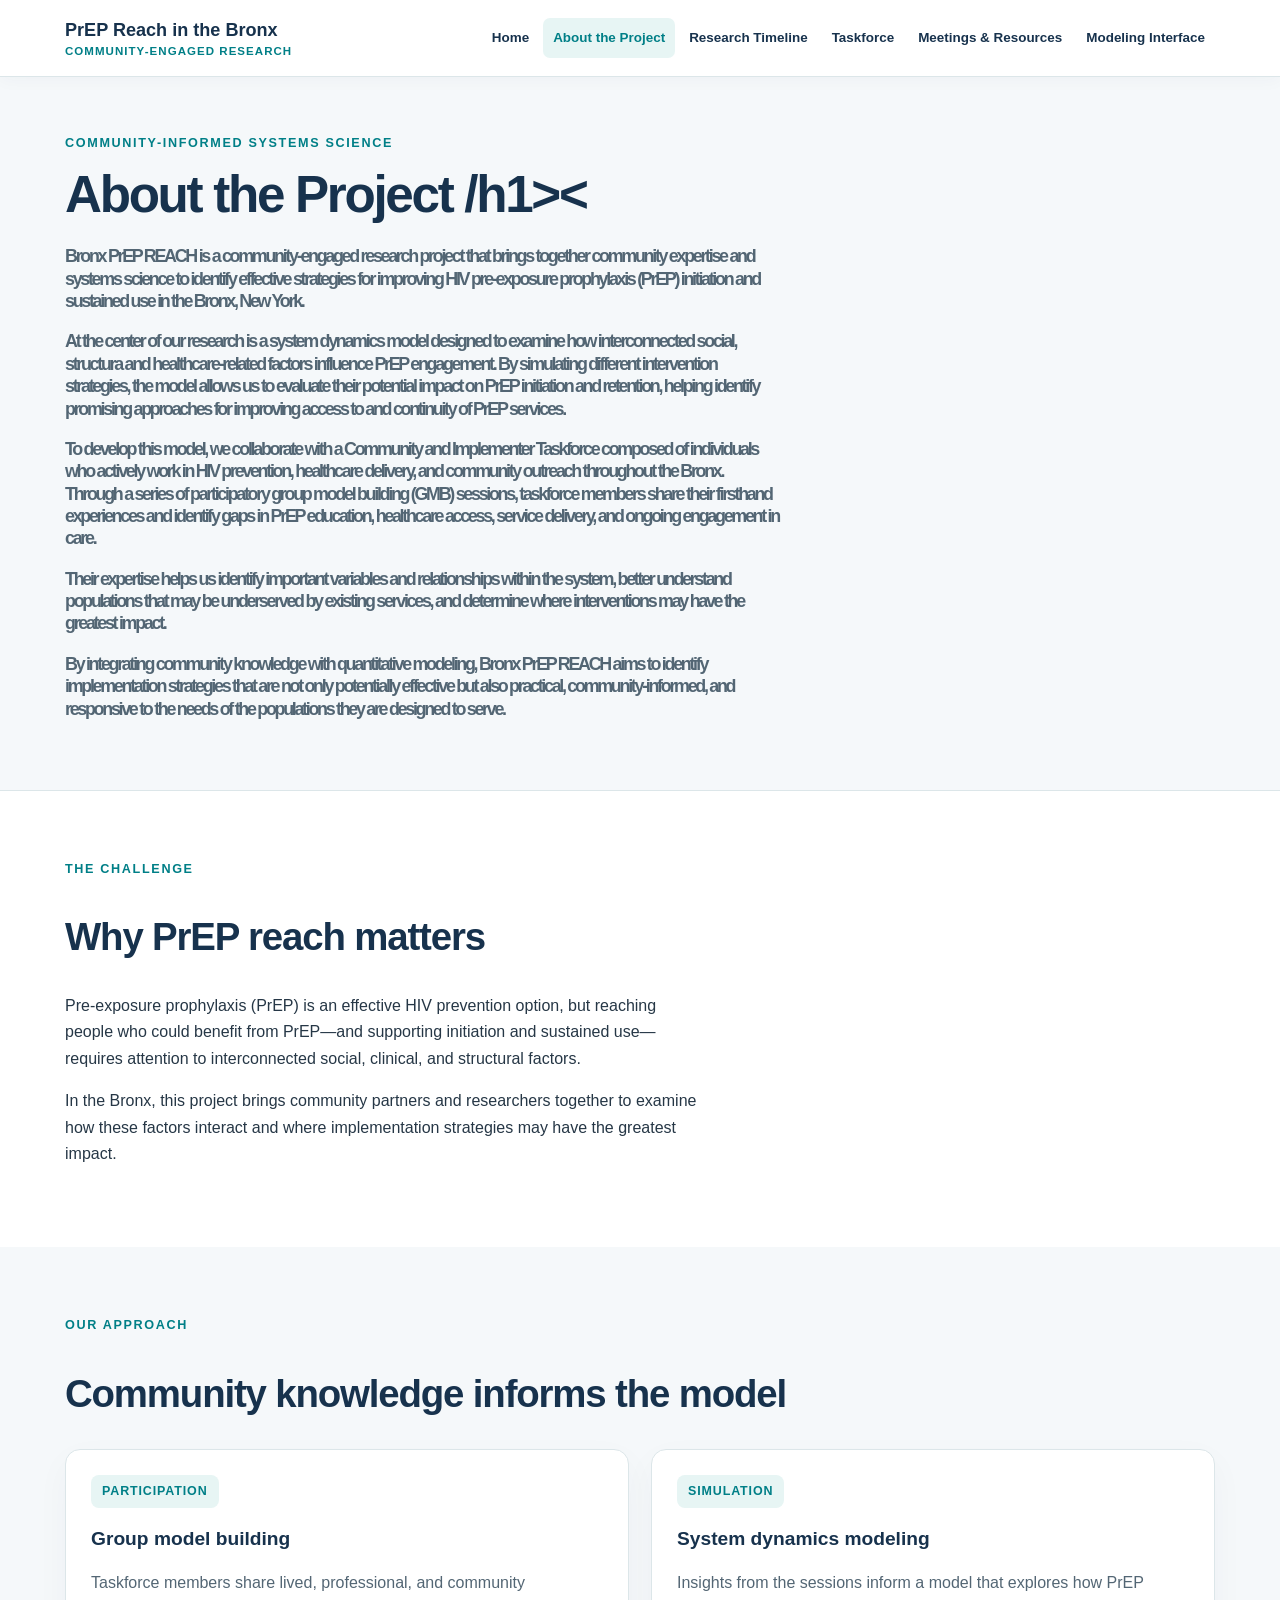
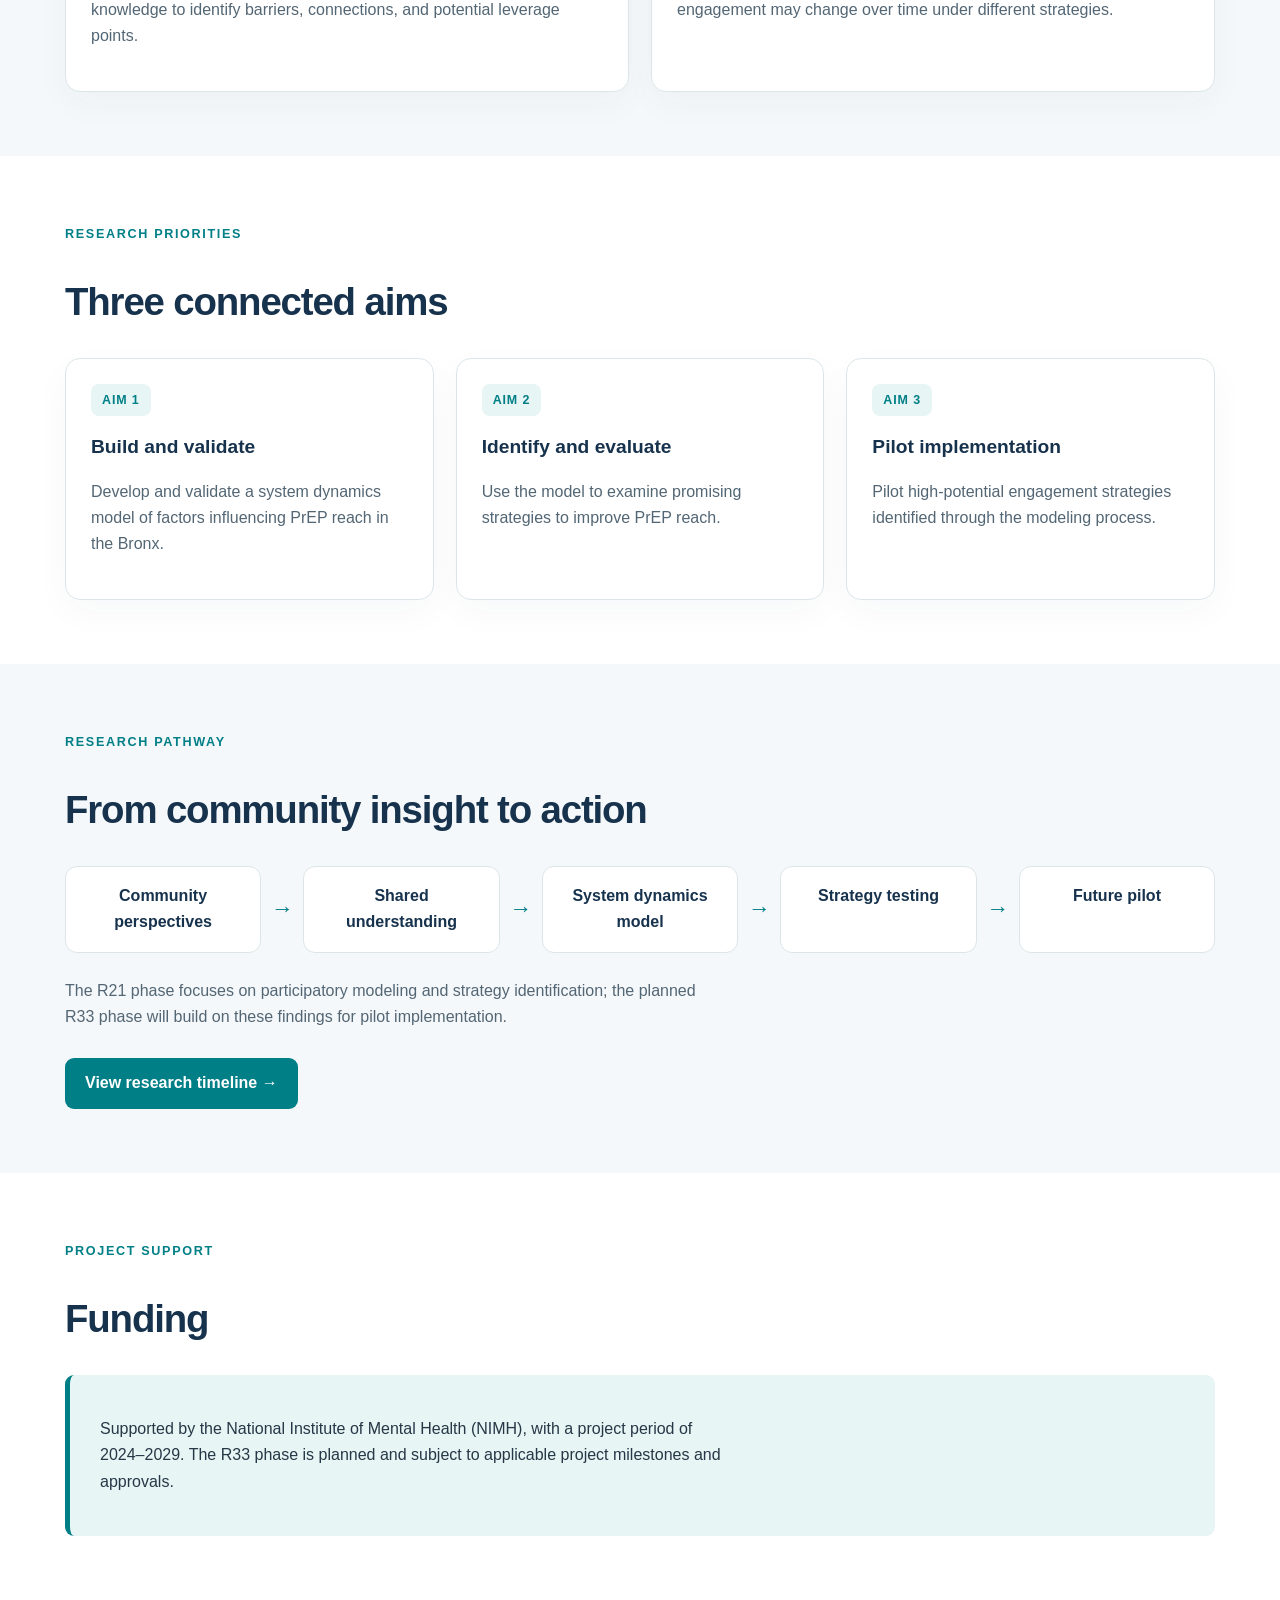
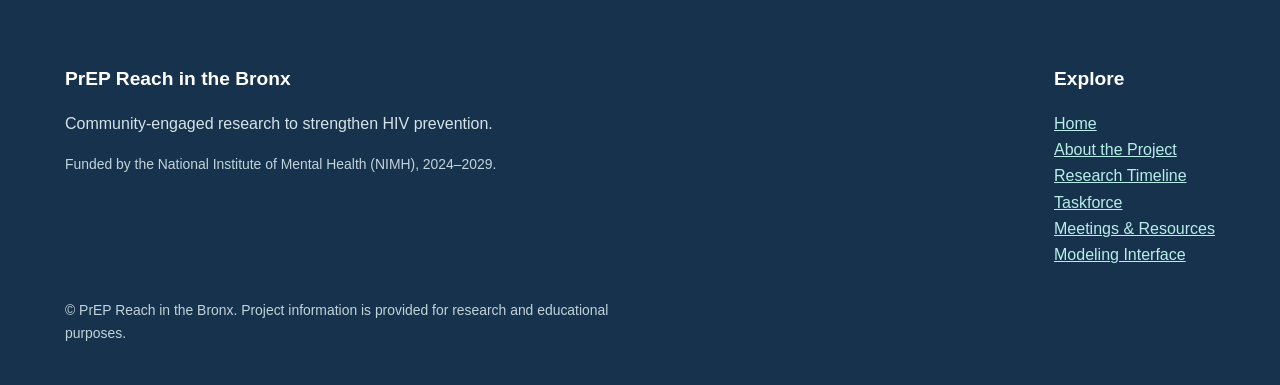
==== commit a10d67a2: "Fix HTML structure in about.html Removed unnecessary line break and fixed HTML structure issues." ====
--- a/about.html
+++ b/about.html
@@ -1,3 +1,2 @@
 <!DOCTYPE html>
-
-<html lang="en"><head><meta charset="utf-8"/><meta content="width=device-width,initial-scale=1" name="viewport"/><meta content="PrEP Reach in the Bronx: community-engaged systems science to strengthen HIV prevention." name="description"/><title>About the Project | PrEP Reach in the Bronx</title><link href="style.css" rel="stylesheet"/></head><body><a class="skip" href="#main">Skip to content</a><header class="site-header"><div class="container header-inner"><a class="brand" href="index.html">PrEP Reach in the Bronx<span>Community-engaged research</span></a><button aria-controls="main-nav" aria-expanded="false" class="menu-toggle" type="button">☰ Menu</button><nav aria-label="Main navigation" class="nav" id="main-nav"><a href="index.html">Home</a><a aria-current="page" href="about.html">About the Project</a><a href="timeline.html">Research Timeline</a><a href="taskforce.html">Taskforce</a><a href="meetings.html">Meetings &amp; Resources</a><a href="modeling.html">Modeling Interface</a></nav></div></header><main id="main"><section class="page-hero"><div class="container"><span class="eyebrow">Community-informed systems science</span><h1>About the Project</h1><<p>Bronx PrEP REACH is a community-engaged research project that brings together community expertise and systems science to identify effective strategies for improving HIV pre-exposure prophylaxis (PrEP) initiation and sustained use in the Bronx, New York. </p><p>At the center of our research is a system dynamics model designed to examine how interconnected social, structura and healthcare-related factors influence PrEP engagement. By simulating different intervention strategies, the model allows us to evaluate their potential impact on PrEP initiation and retention, helping identify promising approaches for improving access to and continuity of PrEP services. </p><p> To develop this model, we collaborate with a Community and Implementer Taskforce composed of individuals who actively work in HIV prevention, healthcare delivery, and community outreach throughout the Bronx. Through a series of participatory group model building (GMB) sessions, taskforce members share their firsthand experiences and identify gaps in PrEP education, healthcare access, service delivery, and ongoing engagement in care. </p><p> Their expertise helps us identify important variables and relationships within the system, better understand populations that may be underserved by existing services, and determine where interventions may have the greatest impact.</p><p>By integrating community knowledge with quantitative modeling, Bronx PrEP REACH aims to identify implementation strategies that are not only potentially effective but also practical, community-informed, and responsive to the needs of the populations they are designed to serve.</p></div></section><section class="section"><div class="container"><div class="section-head"><span class="eyebrow">The challenge</span><h2>Why PrEP reach matters</h2></div><div class="content"><p>Pre-exposure prophylaxis (PrEP) is an effective HIV prevention option, but reaching people who could benefit from PrEP—and supporting initiation and sustained use—requires attention to interconnected social, clinical, and structural factors.</p><p>In the Bronx, this project brings community partners and researchers together to examine how these factors interact and where implementation strategies may have the greatest impact.</p></div></div></section><section class="section alt"><div class="container"><div class="section-head"><span class="eyebrow">Our approach</span><h2>Community knowledge informs the model</h2></div><div class="grid two"><article class="card"><span class="num">PARTICIPATION</span><h3>Group model building</h3><p>Taskforce members share lived, professional, and community knowledge to identify barriers, connections, and potential leverage points.</p></article><article class="card"><span class="num">SIMULATION</span><h3>System dynamics modeling</h3><p>Insights from the sessions inform a model that explores how PrEP engagement may change over time under different strategies.</p></article></div></div></section><section class="section"><div class="container"><div class="section-head"><span class="eyebrow">Research priorities</span><h2>Three connected aims</h2></div><div class="grid"><article class="card"><span class="num">AIM 1</span><h3>Build and validate</h3><p>Develop and validate a system dynamics model of factors influencing PrEP reach in the Bronx.</p></article><article class="card"><span class="num">AIM 2</span><h3>Identify and evaluate</h3><p>Use the model to examine promising strategies to improve PrEP reach.</p></article><article class="card"><span class="num">AIM 3</span><h3>Pilot implementation</h3><p>Pilot high-potential engagement strategies identified through the modeling process.</p></article></div></div></section><section class="section alt"><div class="container"><div class="section-head"><span class="eyebrow">Research pathway</span><h2>From community insight to action</h2></div><div class="pathway"><div>Community perspectives</div><span>→</span><div>Shared understanding</div><span>→</span><div>System dynamics model</div><span>→</span><div>Strategy testing</div><span>→</span><div>Future pilot</div></div><p class="muted">The R21 phase focuses on participatory modeling and strategy identification; the planned R33 phase will build on these findings for pilot implementation.</p><a class="btn" href="timeline.html">View research timeline →</a></div></section><section class="section"><div class="container"><div class="section-head"><span class="eyebrow">Project support</span><h2>Funding</h2></div><div class="callout"><p>Supported by the National Institute of Mental Health (NIMH), with a project period of 2024–2029. The R33 phase is planned and subject to applicable project milestones and approvals.</p></div></div></section></main><footer class="site-footer"><div class="container footer-inner"><div><h3>PrEP Reach in the Bronx</h3><p>Community-engaged research to strengthen HIV prevention.</p><p class="small">Funded by the National Institute of Mental Health (NIMH), 2024–2029.</p></div><div><h3>Explore</h3><p><a href="index.html">Home</a><br/><a href="about.html">About the Project</a><br/><a href="timeline.html">Research Timeline</a><br/><a href="taskforce.html">Taskforce</a><br/><a href="meetings.html">Meetings &amp; Resources</a><br/><a href="modeling.html">Modeling Interface</a></p></div></div><div class="container"><p class="small">© PrEP Reach in the Bronx. Project information is provided for research and educational purposes.</p></div></footer><script src="script.js"></script></body></html>
+<html lang="en"><head><meta charset="utf-8"/><meta content="width=device-width,initial-scale=1" name="viewport"/><meta content="PrEP Reach in the Bronx: community-engaged systems science to strengthen HIV prevention." name="description"/><title>About the Project | PrEP Reach in the Bronx</title><link href="style.css" rel="stylesheet"/></head><body><a class="skip" href="#main">Skip to content</a><header class="site-header"><div class="container header-inner"><a class="brand" href="index.html">PrEP Reach in the Bronx<span>Community-engaged research</span></a><button aria-controls="main-nav" aria-expanded="false" class="menu-toggle" type="button">☰ Menu</button><nav aria-label="Main navigation" class="nav" id="main-nav"><a href="index.html">Home</a><a aria-current="page" href="about.html">About the Project</a><a href="timeline.html">Research Timeline</a><a href="taskforce.html">Taskforce</a><a href="meetings.html">Meetings &amp; Resources</a><a href="modeling.html">Modeling Interface</a></nav></div></header><main id="main"><section class="page-hero"><div class="container"><span class="eyebrow">Community-informed systems science</span><h1>About the Project /h1><<p>Bronx PrEP REACH is a community-engaged research project that brings together community expertise and systems science to identify effective strategies for improving HIV pre-exposure prophylaxis (PrEP) initiation and sustained use in the Bronx, New York. </p><p>At the center of our research is a system dynamics model designed to examine how interconnected social, structura and healthcare-related factors influence PrEP engagement. By simulating different intervention strategies, the model allows us to evaluate their potential impact on PrEP initiation and retention, helping identify promising approaches for improving access to and continuity of PrEP services. </p><p> To develop this model, we collaborate with a Community and Implementer Taskforce composed of individuals who actively work in HIV prevention, healthcare delivery, and community outreach throughout the Bronx. Through a series of participatory group model building (GMB) sessions, taskforce members share their firsthand experiences and identify gaps in PrEP education, healthcare access, service delivery, and ongoing engagement in care. </p><p> Their expertise helps us identify important variables and relationships within the system, better understand populations that may be underserved by existing services, and determine where interventions may have the greatest impact.</p><p>By integrating community knowledge with quantitative modeling, Bronx PrEP REACH aims to identify implementation strategies that are not only potentially effective but also practical, community-informed, and responsive to the needs of the populations they are designed to serve.</p></div></section><section class="section"><div class="container"><div class="section-head"><span class="eyebrow">The challenge</span><h2>Why PrEP reach matters</h2></div><div class="content"><p>Pre-exposure prophylaxis (PrEP) is an effective HIV prevention option, but reaching people who could benefit from PrEP—and supporting initiation and sustained use—requires attention to interconnected social, clinical, and structural factors.</p><p>In the Bronx, this project brings community partners and researchers together to examine how these factors interact and where implementation strategies may have the greatest impact.</p></div></div></section><section class="section alt"><div class="container"><div class="section-head"><span class="eyebrow">Our approach</span><h2>Community knowledge informs the model</h2></div><div class="grid two"><article class="card"><span class="num">PARTICIPATION</span><h3>Group model building</h3><p>Taskforce members share lived, professional, and community knowledge to identify barriers, connections, and potential leverage points.</p></article><article class="card"><span class="num">SIMULATION</span><h3>System dynamics modeling</h3><p>Insights from the sessions inform a model that explores how PrEP engagement may change over time under different strategies.</p></article></div></div></section><section class="section"><div class="container"><div class="section-head"><span class="eyebrow">Research priorities</span><h2>Three connected aims</h2></div><div class="grid"><article class="card"><span class="num">AIM 1</span><h3>Build and validate</h3><p>Develop and validate a system dynamics model of factors influencing PrEP reach in the Bronx.</p></article><article class="card"><span class="num">AIM 2</span><h3>Identify and evaluate</h3><p>Use the model to examine promising strategies to improve PrEP reach.</p></article><article class="card"><span class="num">AIM 3</span><h3>Pilot implementation</h3><p>Pilot high-potential engagement strategies identified through the modeling process.</p></article></div></div></section><section class="section alt"><div class="container"><div class="section-head"><span class="eyebrow">Research pathway</span><h2>From community insight to action</h2></div><div class="pathway"><div>Community perspectives</div><span>→</span><div>Shared understanding</div><span>→</span><div>System dynamics model</div><span>→</span><div>Strategy testing</div><span>→</span><div>Future pilot</div></div><p class="muted">The R21 phase focuses on participatory modeling and strategy identification; the planned R33 phase will build on these findings for pilot implementation.</p><a class="btn" href="timeline.html">View research timeline →</a></div></section><section class="section"><div class="container"><div class="section-head"><span class="eyebrow">Project support</span><h2>Funding</h2></div><div class="callout"><p>Supported by the National Institute of Mental Health (NIMH), with a project period of 2024–2029. The R33 phase is planned and subject to applicable project milestones and approvals.</p></div></div></section></main><footer class="site-footer"><div class="container footer-inner"><div><h3>PrEP Reach in the Bronx</h3><p>Community-engaged research to strengthen HIV prevention.</p><p class="small">Funded by the National Institute of Mental Health (NIMH), 2024–2029.</p></div><div><h3>Explore</h3><p><a href="index.html">Home</a><br/><a href="about.html">About the Project</a><br/><a href="timeline.html">Research Timeline</a><br/><a href="taskforce.html">Taskforce</a><br/><a href="meetings.html">Meetings &amp; Resources</a><br/><a href="modeling.html">Modeling Interface</a></p></div></div><div class="container"><p class="small">© PrEP Reach in the Bronx. Project information is provided for research and educational purposes.</p></div></footer><script src="script.js"></script></body></html>
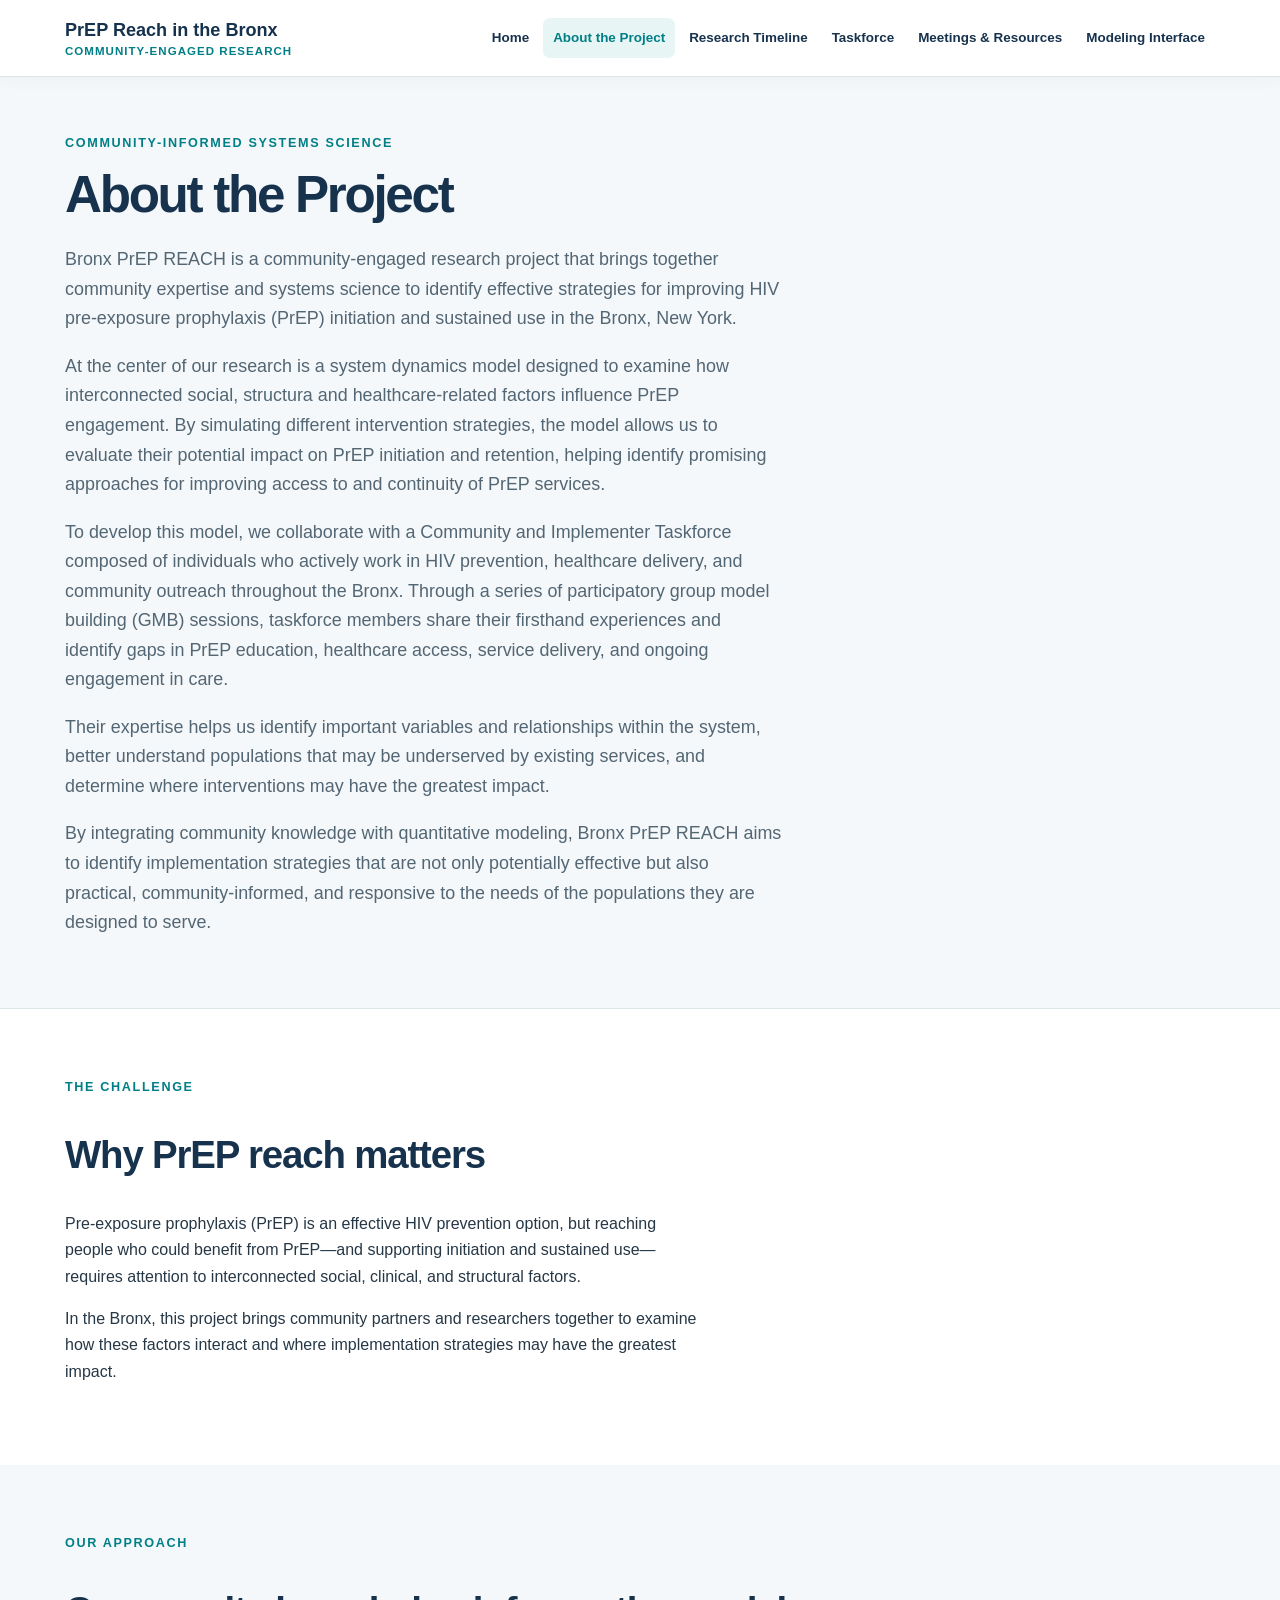
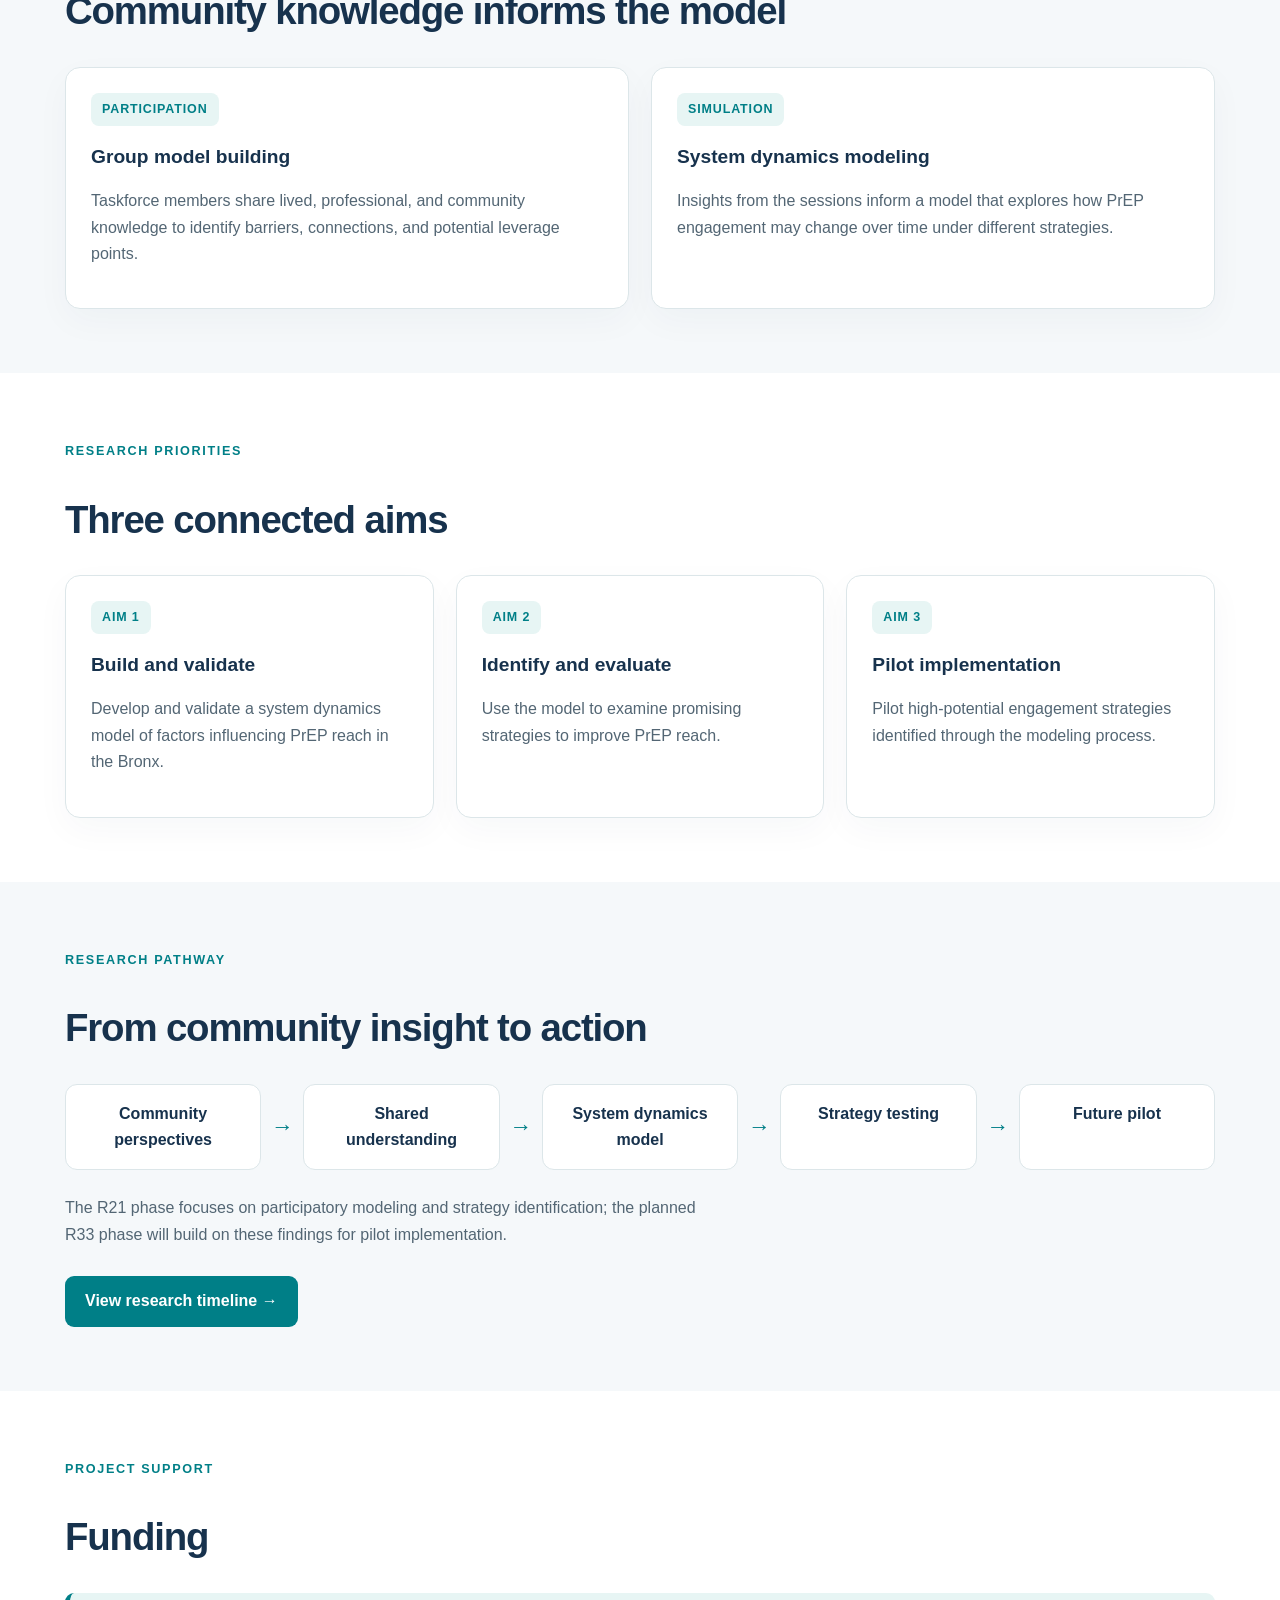
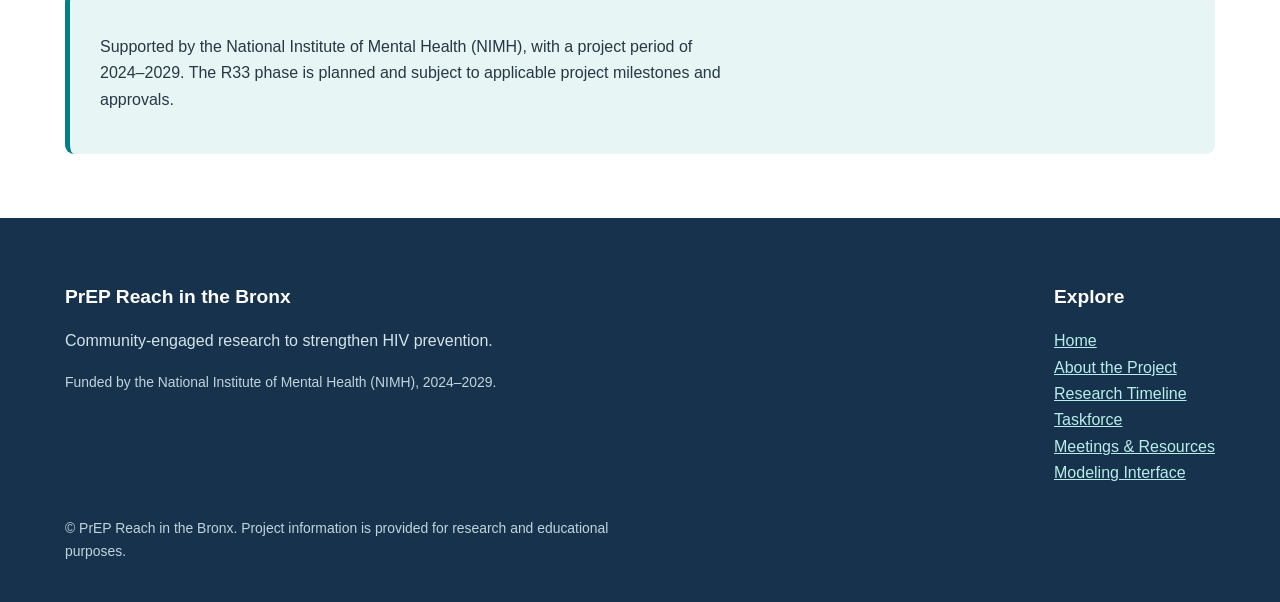
==== commit 456b6234: "Fix HTML structure and update content in about.html Updated the content structure and fixed HTML tag" ====
--- a/about.html
+++ b/about.html
@@ -1,2 +1,2 @@
 <!DOCTYPE html>
-<html lang="en"><head><meta charset="utf-8"/><meta content="width=device-width,initial-scale=1" name="viewport"/><meta content="PrEP Reach in the Bronx: community-engaged systems science to strengthen HIV prevention." name="description"/><title>About the Project | PrEP Reach in the Bronx</title><link href="style.css" rel="stylesheet"/></head><body><a class="skip" href="#main">Skip to content</a><header class="site-header"><div class="container header-inner"><a class="brand" href="index.html">PrEP Reach in the Bronx<span>Community-engaged research</span></a><button aria-controls="main-nav" aria-expanded="false" class="menu-toggle" type="button">☰ Menu</button><nav aria-label="Main navigation" class="nav" id="main-nav"><a href="index.html">Home</a><a aria-current="page" href="about.html">About the Project</a><a href="timeline.html">Research Timeline</a><a href="taskforce.html">Taskforce</a><a href="meetings.html">Meetings &amp; Resources</a><a href="modeling.html">Modeling Interface</a></nav></div></header><main id="main"><section class="page-hero"><div class="container"><span class="eyebrow">Community-informed systems science</span><h1>About the Project /h1><<p>Bronx PrEP REACH is a community-engaged research project that brings together community expertise and systems science to identify effective strategies for improving HIV pre-exposure prophylaxis (PrEP) initiation and sustained use in the Bronx, New York. </p><p>At the center of our research is a system dynamics model designed to examine how interconnected social, structura and healthcare-related factors influence PrEP engagement. By simulating different intervention strategies, the model allows us to evaluate their potential impact on PrEP initiation and retention, helping identify promising approaches for improving access to and continuity of PrEP services. </p><p> To develop this model, we collaborate with a Community and Implementer Taskforce composed of individuals who actively work in HIV prevention, healthcare delivery, and community outreach throughout the Bronx. Through a series of participatory group model building (GMB) sessions, taskforce members share their firsthand experiences and identify gaps in PrEP education, healthcare access, service delivery, and ongoing engagement in care. </p><p> Their expertise helps us identify important variables and relationships within the system, better understand populations that may be underserved by existing services, and determine where interventions may have the greatest impact.</p><p>By integrating community knowledge with quantitative modeling, Bronx PrEP REACH aims to identify implementation strategies that are not only potentially effective but also practical, community-informed, and responsive to the needs of the populations they are designed to serve.</p></div></section><section class="section"><div class="container"><div class="section-head"><span class="eyebrow">The challenge</span><h2>Why PrEP reach matters</h2></div><div class="content"><p>Pre-exposure prophylaxis (PrEP) is an effective HIV prevention option, but reaching people who could benefit from PrEP—and supporting initiation and sustained use—requires attention to interconnected social, clinical, and structural factors.</p><p>In the Bronx, this project brings community partners and researchers together to examine how these factors interact and where implementation strategies may have the greatest impact.</p></div></div></section><section class="section alt"><div class="container"><div class="section-head"><span class="eyebrow">Our approach</span><h2>Community knowledge informs the model</h2></div><div class="grid two"><article class="card"><span class="num">PARTICIPATION</span><h3>Group model building</h3><p>Taskforce members share lived, professional, and community knowledge to identify barriers, connections, and potential leverage points.</p></article><article class="card"><span class="num">SIMULATION</span><h3>System dynamics modeling</h3><p>Insights from the sessions inform a model that explores how PrEP engagement may change over time under different strategies.</p></article></div></div></section><section class="section"><div class="container"><div class="section-head"><span class="eyebrow">Research priorities</span><h2>Three connected aims</h2></div><div class="grid"><article class="card"><span class="num">AIM 1</span><h3>Build and validate</h3><p>Develop and validate a system dynamics model of factors influencing PrEP reach in the Bronx.</p></article><article class="card"><span class="num">AIM 2</span><h3>Identify and evaluate</h3><p>Use the model to examine promising strategies to improve PrEP reach.</p></article><article class="card"><span class="num">AIM 3</span><h3>Pilot implementation</h3><p>Pilot high-potential engagement strategies identified through the modeling process.</p></article></div></div></section><section class="section alt"><div class="container"><div class="section-head"><span class="eyebrow">Research pathway</span><h2>From community insight to action</h2></div><div class="pathway"><div>Community perspectives</div><span>→</span><div>Shared understanding</div><span>→</span><div>System dynamics model</div><span>→</span><div>Strategy testing</div><span>→</span><div>Future pilot</div></div><p class="muted">The R21 phase focuses on participatory modeling and strategy identification; the planned R33 phase will build on these findings for pilot implementation.</p><a class="btn" href="timeline.html">View research timeline →</a></div></section><section class="section"><div class="container"><div class="section-head"><span class="eyebrow">Project support</span><h2>Funding</h2></div><div class="callout"><p>Supported by the National Institute of Mental Health (NIMH), with a project period of 2024–2029. The R33 phase is planned and subject to applicable project milestones and approvals.</p></div></div></section></main><footer class="site-footer"><div class="container footer-inner"><div><h3>PrEP Reach in the Bronx</h3><p>Community-engaged research to strengthen HIV prevention.</p><p class="small">Funded by the National Institute of Mental Health (NIMH), 2024–2029.</p></div><div><h3>Explore</h3><p><a href="index.html">Home</a><br/><a href="about.html">About the Project</a><br/><a href="timeline.html">Research Timeline</a><br/><a href="taskforce.html">Taskforce</a><br/><a href="meetings.html">Meetings &amp; Resources</a><br/><a href="modeling.html">Modeling Interface</a></p></div></div><div class="container"><p class="small">© PrEP Reach in the Bronx. Project information is provided for research and educational purposes.</p></div></footer><script src="script.js"></script></body></html>
+<html lang="en"><head><meta charset="utf-8"/><meta content="width=device-width,initial-scale=1" name="viewport"/><meta content="PrEP Reach in the Bronx: community-engaged systems science to strengthen HIV prevention." name="description"/><title>About the Project | PrEP Reach in the Bronx</title><link href="style.css" rel="stylesheet"/></head><body><a class="skip" href="#main">Skip to content</a><header class="site-header"><div class="container header-inner"><a class="brand" href="index.html">PrEP Reach in the Bronx<span>Community-engaged research</span></a><button aria-controls="main-nav" aria-expanded="false" class="menu-toggle" type="button">☰ Menu</button><nav aria-label="Main navigation" class="nav" id="main-nav"><a href="index.html">Home</a><a aria-current="page" href="about.html">About the Project</a><a href="timeline.html">Research Timeline</a><a href="taskforce.html">Taskforce</a><a href="meetings.html">Meetings &amp; Resources</a><a href="modeling.html">Modeling Interface</a></nav></div></header><main id="main"><section class="page-hero"><div class="container"><span class="eyebrow">Community-informed systems science</span><h1>About the Project</h1> <div class="project-introduction"> <p> Bronx PrEP REACH is a community-engaged research project that brings together community expertise and systems science to identify effective strategies for improving HIV pre-exposure prophylaxis (PrEP) initiation and sustained use in the Bronx, New York. </p><p>At the center of our research is a system dynamics model designed to examine how interconnected social, structura and healthcare-related factors influence PrEP engagement. By simulating different intervention strategies, the model allows us to evaluate their potential impact on PrEP initiation and retention, helping identify promising approaches for improving access to and continuity of PrEP services. </p><p> To develop this model, we collaborate with a Community and Implementer Taskforce composed of individuals who actively work in HIV prevention, healthcare delivery, and community outreach throughout the Bronx. Through a series of participatory group model building (GMB) sessions, taskforce members share their firsthand experiences and identify gaps in PrEP education, healthcare access, service delivery, and ongoing engagement in care. </p><p> Their expertise helps us identify important variables and relationships within the system, better understand populations that may be underserved by existing services, and determine where interventions may have the greatest impact.</p><p>By integrating community knowledge with quantitative modeling, Bronx PrEP REACH aims to identify implementation strategies that are not only potentially effective but also practical, community-informed, and responsive to the needs of the populations they are designed to serve.</p></div></section><section class="section"><div class="container"><div class="section-head"><span class="eyebrow">The challenge</span><h2>Why PrEP reach matters</h2></div><div class="content"><p>Pre-exposure prophylaxis (PrEP) is an effective HIV prevention option, but reaching people who could benefit from PrEP—and supporting initiation and sustained use—requires attention to interconnected social, clinical, and structural factors.</p><p>In the Bronx, this project brings community partners and researchers together to examine how these factors interact and where implementation strategies may have the greatest impact.</p></div></div></section><section class="section alt"><div class="container"><div class="section-head"><span class="eyebrow">Our approach</span><h2>Community knowledge informs the model</h2></div><div class="grid two"><article class="card"><span class="num">PARTICIPATION</span><h3>Group model building</h3><p>Taskforce members share lived, professional, and community knowledge to identify barriers, connections, and potential leverage points.</p></article><article class="card"><span class="num">SIMULATION</span><h3>System dynamics modeling</h3><p>Insights from the sessions inform a model that explores how PrEP engagement may change over time under different strategies.</p></article></div></div></section><section class="section"><div class="container"><div class="section-head"><span class="eyebrow">Research priorities</span><h2>Three connected aims</h2></div><div class="grid"><article class="card"><span class="num">AIM 1</span><h3>Build and validate</h3><p>Develop and validate a system dynamics model of factors influencing PrEP reach in the Bronx.</p></article><article class="card"><span class="num">AIM 2</span><h3>Identify and evaluate</h3><p>Use the model to examine promising strategies to improve PrEP reach.</p></article><article class="card"><span class="num">AIM 3</span><h3>Pilot implementation</h3><p>Pilot high-potential engagement strategies identified through the modeling process.</p></article></div></div></section><section class="section alt"><div class="container"><div class="section-head"><span class="eyebrow">Research pathway</span><h2>From community insight to action</h2></div><div class="pathway"><div>Community perspectives</div><span>→</span><div>Shared understanding</div><span>→</span><div>System dynamics model</div><span>→</span><div>Strategy testing</div><span>→</span><div>Future pilot</div></div><p class="muted">The R21 phase focuses on participatory modeling and strategy identification; the planned R33 phase will build on these findings for pilot implementation.</p><a class="btn" href="timeline.html">View research timeline →</a></div></section><section class="section"><div class="container"><div class="section-head"><span class="eyebrow">Project support</span><h2>Funding</h2></div><div class="callout"><p>Supported by the National Institute of Mental Health (NIMH), with a project period of 2024–2029. The R33 phase is planned and subject to applicable project milestones and approvals.</p></div></div></section></main><footer class="site-footer"><div class="container footer-inner"><div><h3>PrEP Reach in the Bronx</h3><p>Community-engaged research to strengthen HIV prevention.</p><p class="small">Funded by the National Institute of Mental Health (NIMH), 2024–2029.</p></div><div><h3>Explore</h3><p><a href="index.html">Home</a><br/><a href="about.html">About the Project</a><br/><a href="timeline.html">Research Timeline</a><br/><a href="taskforce.html">Taskforce</a><br/><a href="meetings.html">Meetings &amp; Resources</a><br/><a href="modeling.html">Modeling Interface</a></p></div></div><div class="container"><p class="small">© PrEP Reach in the Bronx. Project information is provided for research and educational purposes.</p></div></footer><script src="script.js"></script></body></html>
